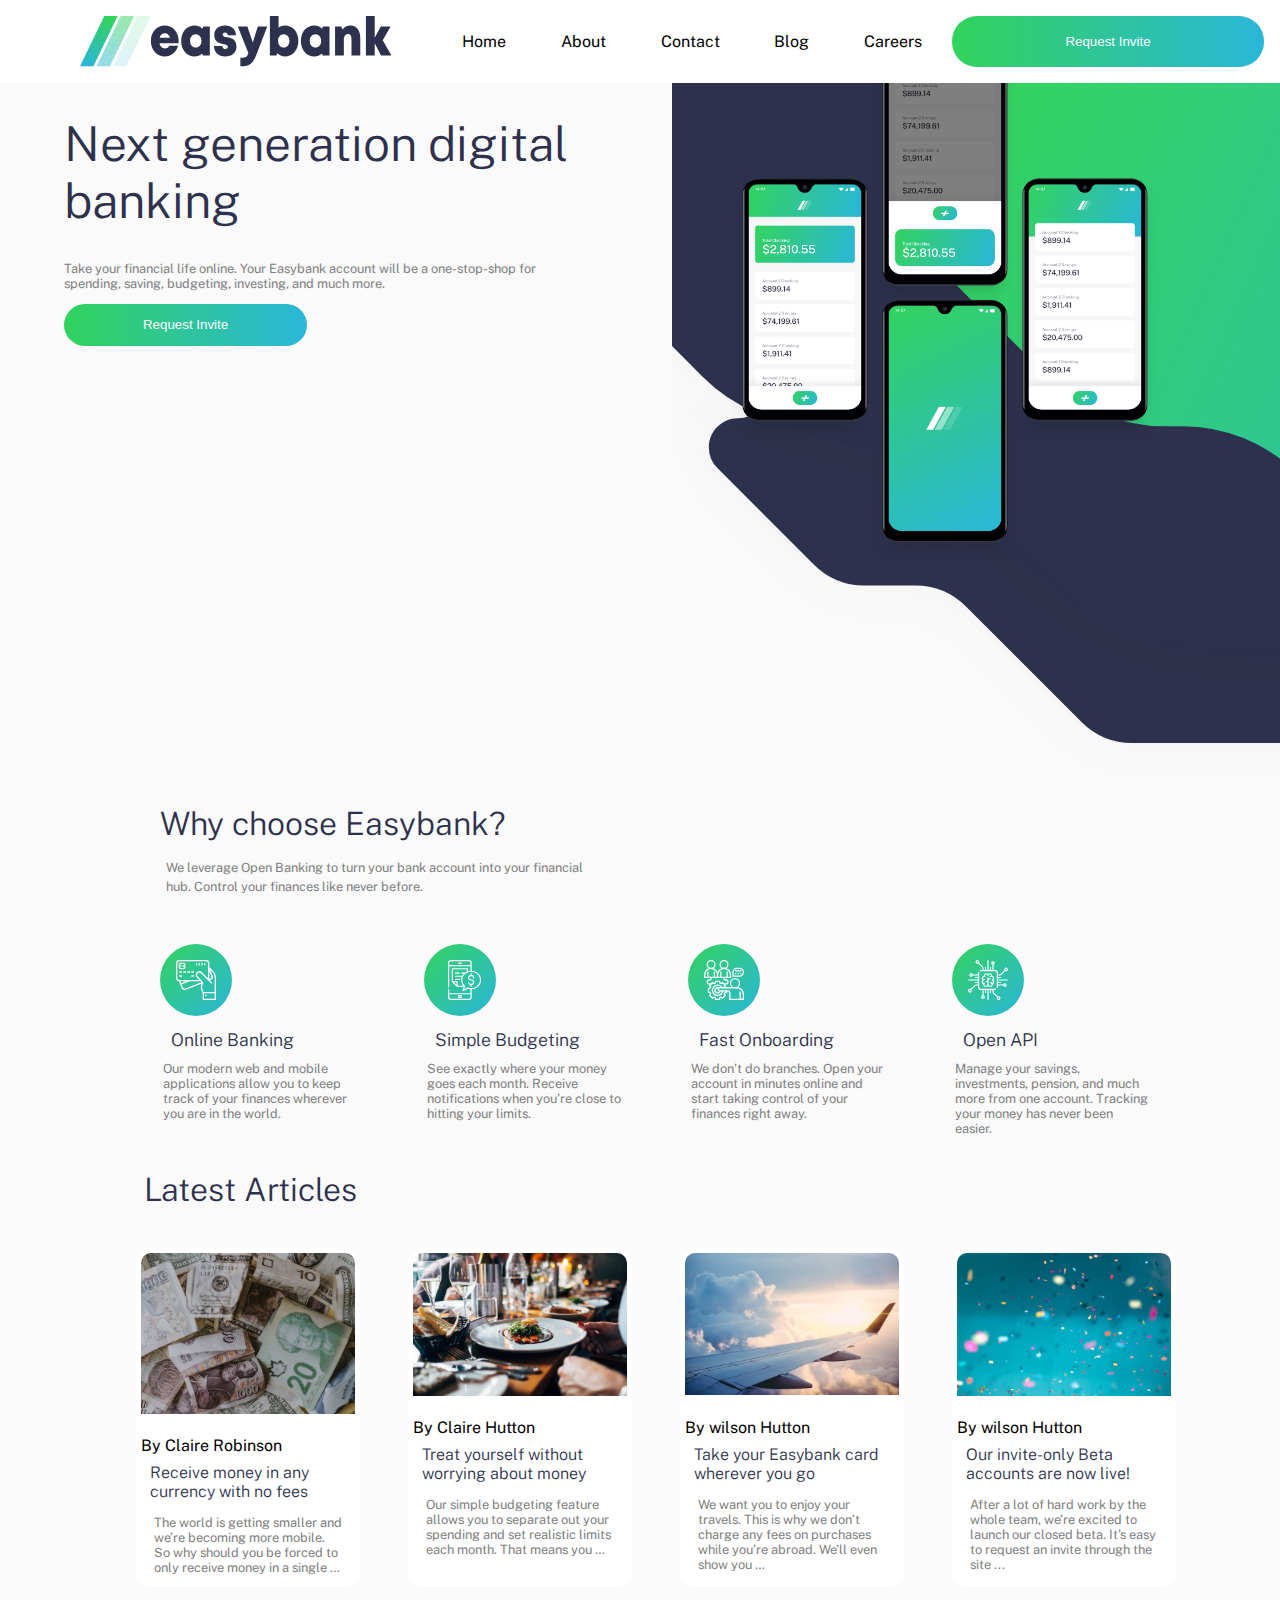
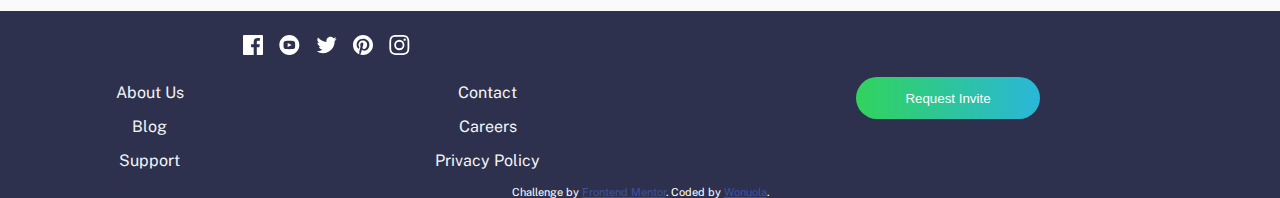
==== index.html @ a7224278 "mobile intro background" ====
<!DOCTYPE html>
<html lang="en">
<head>
  <meta charset="UTF-8">
  <meta name="viewport" content="width=device-width, initial-scale=1.0"> <!-- displays site properly based on user's device -->
  <link rel="preconnect" href="https://fonts.googleapis.com">
  <link rel="preconnect" href="https://fonts.gstatic.com" crossorigin>
  <link href="https://fonts.googleapis.com/css2?family=Public+Sans:wght@300;400;500;700&display=swap" rel="stylesheet">
  <link rel="stylesheet" href="style.css">
  <link rel="icon" type="image/png" sizes="32x32" href="./images/favicon-32x32.png">
  
  <title>Frontend Mentor | Easybank landing page</title>

  <!-- Feel free to remove these styles or customise in your own stylesheet 👍 -->
  <style>
    .attribution { font-size: 11px; text-align: center; }
    .attribution a { color: hsl(228, 45%, 44%); }
  </style>
</head>
<body>
<main>
  <div class="mobile-nav">
    <img src="./images/logo.svg" alt="logo">
    <img src="./images/icon-hamburger.svg" class="hamburger" alt="icon-hamburger">
   <div id="overlay">
    <div class="mobile-topnav">
      <img src="./images/logo.svg" alt="logo">
      <img src="./images/icon-close.svg" alt="icon-close" class="cancel">
    </div>
    <div class="nav-mobile">
      <ul class="nav-list" >
        <li>Home
        </li>
        <li>About Us</li>    
        <li>Contact</li>
          <li>Blog</li>
            <li>Careers</li>  
       </ul>
    </div>
   </div>
  </div>
  <div class="desktop-nav"> 
    <img src="./images/logo.svg" alt="logo" class="desktop-logo">
    <ul>
      <li>Home</li>
    <li>About</li>
    <li>Contact</li>
    <li>Blog</li>
    <li>Careers</li>
    
    </ul>
    <button>Request Invite</button>
  </div>
  
  
  <div class="first-container">
  <div class="img-bg">
  <img src="./images/bg-intro-mobile.svg" alt="bg-intro-mobile" class="mobile">
    <img src='./images/image-mockups.png' class="mockup" alt="mockup"> 
  </div>
     
  <div class="first-div">
    <h1>  Next generation digital banking
    </h1>
      <p>Take your financial life online. Your Easybank account will be a one-stop-shop 
        for spending, saving, budgeting, investing, and much more.</p>
    
    <button>  Request Invite
    </button>
  </div>
  </div>
  
  
  <div class="main-container">
    <div class="second-container">
      <div class="sec-intro">
        <h2>  Why choose Easybank?
        </h2>
          <p>
            We leverage Open Banking to turn your bank account into your financial hub. Control 
          your finances like never before.
          </p>
      </div>
      
      <div class="features-container">
        <div class="features">
          <img src="./images/icon-online.svg" alt="online">
          <h3>  Online Banking
         </h3>
        <p>Our modern web and mobile applications allow you to keep track of your finances 
          wherever you are in the world.</p>
        </div>
          
          <div class="features">
            <img src="./images/icon-budgeting.svg" alt="online">
            <h3>
              Simple Budgeting
            
            </h3> 
            <p>
              See exactly where your money goes each month. Receive notifications when you’re 
              close to hitting your limits.
            
            </p>
          </div>
        <div class="features">
        <img src="./images/icon-onboarding.svg" alt="online">
          <h3>    Fast Onboarding
          </h3>
           <p> We don’t do branches. Open your account in minutes online and start taking control 
            of your finances right away.
          </p>
        </div>
        <div class="features">
          <img src="./images/icon-api.svg" alt="online">
          <h3>    Open API
          </h3>
          <p>Manage your savings, investments, pension, and much more from one account. Tracking 
            your money has never been easier.</p>
        </div>
          
      </div>
    </div>
    <div class="articles"> 
      <h2>
        Latest Articles
      
      </h2>
      
      <div class="article-list">
        <div class="first article">
          <img src="./images/image-currency.jpg" alt="currency">
          <i>  By Claire Robinson
          </i>
          <h3>Receive money in any currency with no fees</h3>
          <p>The world is getting smaller and we’re becoming more mobile. So why should you be 
            forced to only receive money in a single …</p>
        </div>
        <div class="second article">
          <img src="./images/image-restaurant.jpg" alt="image-restaurant">
          <i>By Claire Hutton</i>
         <h3> Treat yourself without worrying about money</h3>
          <p>Our simple budgeting feature allows you to separate out your spending and set 
            realistic limits each month. That means you …</p>
        </div>
        
        <div class="third article">
          <img src="./images/image-plane.jpg" alt="image-plane">
          <i>By wilson Hutton</i>
          <h3>Take your Easybank card wherever you go</h3>
           <p> We want you to enjoy your travels. This is why we don’t charge any fees on purchases 
            while you’re abroad. We’ll even show you …</p>
        
        </div>
          <div class="fourth article">
            <img src="./images/image-confetti.jpg" alt="image-confetti">
            <i>By wilson Hutton</i>
          <h3>Our invite-only Beta accounts are now live!</h3>
          <p>After a lot of hard work by the whole team, we’re excited to launch our closed beta. 
          It’s easy to request an invite through the site ...</p>
          </div>
      </div>
      </div>
      
    </div>
    
  </div>
    <footer>
      
   <div class="footer">
    <ul class="icons">
      <li><img src="./images/icon-facebook.svg" alt="icon-facebook"></li>
      <li> <img src="./images/icon-youtube.svg" alt="icon-youtube"></li>
      <li> <img src="./images/icon-twitter.svg" alt="icon-twitter"></li>
      <li> <img src="./images/icon-pinterest.svg" alt="icon-pinterest"></li>
      <li> <img src="./images/icon-instagram.svg" alt="icon-instagram"></li>
     </ul>
   <ul class="footer-mobile">
  <li>
  About Us
  
  </li>    
  <li>Contact</li>
  <li>Blog</li>
    <li>Careers</li>
    <li>Support</li>
  <li></li>  
 
   </ul>
  <div class="copyright">
    <button>    Request Invite
    </button>  <br>
     <i> © Easybank. All Rights Reserved</i>
  </div>
   
   <ul class="footer-desktop">
  <li>    About Us
  </li>
    <li>Contact</li>
    <li>    Blog
    </li>
  <li>Careers</li>
  <li>    Support
  </li>
  <li>  Privacy Policy
  </li>  
   </ul>
   </div>
     <div class="button-footer">
      <button>Request Invite</button>
      <i class="copyright"> © Easybank. All Rights Reserved</i>
     </div>
    </footer>
    
    <div class="attribution">
      Challenge by <a href="https://www.frontendmentor.io?ref=challenge" target="_blank">Frontend Mentor</a>. 
      Coded by <a href="#">Wonuola</a>.
    </div>
</main>
</body>
<script src="index.js"></script>
</html>
---- style.css ----
*{
    box-sizing: border-box;
    
}
.desktop-nav, .nav-list, .bg-desktop, .footer-desktop{
display: none;
}
body{
    margin: 0;
    font-family: 'Public Sans';
    background-color:hsl(0, 0%, 98%);
}

.mobile-nav{
    margin: 0;
    padding: 1em;
    position: fixed;
    background-color: white;
    width: 100%;
    display: flex;
    justify-content: space-between;
}
.mobile-topnav{
    display: flex;
    justify-content: space-between;
    background-color: white;
    padding: 1em;
}
#overlay{
      /*overlay effect*/
      position: fixed;
      display: none;
      width: 100%;
      height: 100%;
      top: 0;
      left: 0;
      right: 0;
      bottom: 0;
      background-color: rgba(0,0,0,0.5);
      z-index: 2;
      cursor: pointer;
}
.nav-mobile{
    display: flex;
    align-items: center;
    flex-direction: column;
    justify-content: center;
    width: 95%;
    position: absolute;
    top: 60px;
  
  
}
.nav-list{
    padding: 0;
    border-radius: 10px;
    width: 90%;
    flex-direction: column;
    background-color: white;
}
.nav-list > li{
    padding: 1em;
    text-align: center;
}
.img-bg{
    position: relative;
    z-index: -1;
}
.mockup{
    position: absolute;
    top: -10px;
    left: 0;
    width: 100%;
    margin: 0;
    display: block;
}
button{
background-image: linear-gradient(to right, hsl(136, 65%, 51%), hsl(192, 70%, 51%));
padding: 1em;
border-radius: 25px;
border: none;
color: #fff;
    width: 65%;
    justify-content:center ;
}
.copyright{
    color: gray;
    padding-top: 1em;
}
/* .first-container{
  margin: 0 5em;
  margin-bottom: 5em;
 
} */
div > h1, p{
    text-align: center;
}
h1, h2, h3{
    font-size: 3em;
    font-weight: 300;
    color: hsl(233, 26%, 24%);
    
}


p{
    font-size: .8em;
}
h3{
    font-size: 1.1em;
}
h2{
    margin: .5em 0;
}
.first-div{
    display: flex;
   flex-direction: column;
}
button{
    /* width: 100px; */
    justify-content: center;
}
p{
    color: gray;
    padding: .5em;
    margin: 0;
}
.second-container 
{
   
    display: flex;
    flex-direction: column;
    justify-content: center;
}
.second-container > div{
    text-align: center;
    padding: 32px;
}
.second-container > h2{
   
    text-align: center;
}

.articles> h2{
text-align: center;

}
.articles> div > img{
width: 100%;
border-top-right-radius:25px ;
border-top-left-radius:25px ;
}
i{
    margin-top: 0.4em;
    font-style: normal;
}
.articles > div > i, p{
    padding: 0.5em 1em;
   text-align: left;

}
.article {
    background-color: white;
   border-radius: 15px;
    margin: 1.5em;
    padding: .3em;
}
.article > img{
    width: 100%;
}
h3{    
    margin: 0 0.6em;
    padding: .5em 0;
}
.features > p{
    padding: 0.2em;
color: gray;
}
footer{
    color: white;
background-color: hsl(233, 26%, 24%);
display: flex;
text-align: center;
flex-direction: column;
justify-content: center;
}
.footer > .icons{
    list-style: none;
    display: flex;
    flex-direction: row;
    width: 80%;
    padding-left:10em;
    justify-content: center;
    align-items: center;
}
.icons > li{
    padding: .5em;
    text-align: center;
}
.mobile{
    width: 100%;
}
.copyright > button{
    width: 25%;
}
.footer-mobile > li{
    margin: 1em 0;
}
/* .footer-mobile{
    margin: 0;
} */
footer > .footer-mobile > li{
    margin: 1.2em;
}
footer > .icons > li{
    margin: 1em;
}
li{
    list-style: none;
}
.button-footer{
    display: none;
}

@media screen and (min-width: 900px) {
    *{
        overflow-x: hidden;
    }
   .mobile-nav, .bg-mobile{
    display:none;
   }
    .desktop-nav{
        display: flex;
        position: relative;
        width: 100%;
        background-color: white;
        padding: 1em;
        justify-content: space-between;
    }
    .first-div, .img-bg{
        display: block;
        width: 50%;
       
    }
.first-div, .desktop-nav > img {
    margin-left: 4em;
}
    .mockup{
        width: 70%;
        position: absolute;
        top:-40px;
        left: 60px;
        z-index: 1;
    }
    .img-bg{
        background-image: url(./images/bg-intro-desktop.svg);
        background-size: 150%;
        background-position-x: 5%;
        background-position-y: 50%;
    }
    .copyright{
        display: none;
    }
    .first-div > p,
    h1{
       max-width: 85%;
        text-align: left;
    }
    .first-div > h1{
        text-align: left;
    }
    .first-div > button{
        text-align: center;
        width: 40%;
    }

    .first-div > p{
margin: 1em 0;
padding: 0;
    }
    .first-container{
        display: flex;
        flex-direction: row-reverse;
        width: 100%;
    }

    .desktop-nav > ul{
        width: 40%;
        display: flex;
        justify-content: space-between;
    }
    
    .desktop-nav >  button, .desktop-logo{
        width: 25%;
    }
    
    .features-container{
        display: flex;
        width: 100%;
        justify-content: space-around;
        padding: .1em;
        margin-top: 3em;
    }
    .sec-intro , .features-container{
        margin-left: 1em;
    }
    .sec-intro > p {
        width: 50%;
        line-height: 1.5em;
        padding: 0 3em;
    }
    .sec-intro > h2{
        font-size: 2em;
    }
    .second-container{
        /* background-color:  hsl(220, 16%, 96%); */
        z-index:-1;
      padding: 1em;
    }
    .second-container > div, h2{
text-align: left;
padding: 0 1em;

    }

    .features{
        width: 200px;
    }
    .articles > h2{
        text-align: left;
        font-size: 2em;
    }
    .article-list{
        display: flex;
    }
    .article-list > .article{
        width: 400px;
        display: flex;
        flex-direction: column;
      
    }
    .articles{
        margin-left:2em ;
    }
    .article > img{
        width: 100%;
        border-top-left-radius:10px;
        border-top-right-radius:10px;
    }
    .article > i{
        padding-top: 1em;
    }
    .footer-mobile{
        display: none;
    }
    footer{
        display: flex;
        flex-direction: row;
        justify-content: space-between;
    }
    .footer{
      
        grid-template-columns:auto auto;
        width: 50%;
        color: hsl(220, 16%, 96%);
        grid-gap: 20px;
    }
    .icons{
        display: flex;
        width:  100%;
        justify-content: space-between;
        text-align: left;
    }
    .footer-desktop{
        
        width: 100%;
        display: block;
        display: grid;
        grid-template-columns: auto auto;
     
        grid-row-gap: 15px;
        grid-column-gap: 100px;
    }
    .main-container{
    
        margin: 0em 5em;
    }
    .article > h3{
        font-size: 1em;
    }
    .attribution{
        background-color: hsl(233, 26%, 24%);
        color: white;
    }
    .button-footer{
        display: flex;
        justify-content: center;
        align-items: center;
        flex-direction: column;
        margin: 1.5em;
        width: 50%;
    }
    .button-footer > button{
        width: 30%;
    }

}
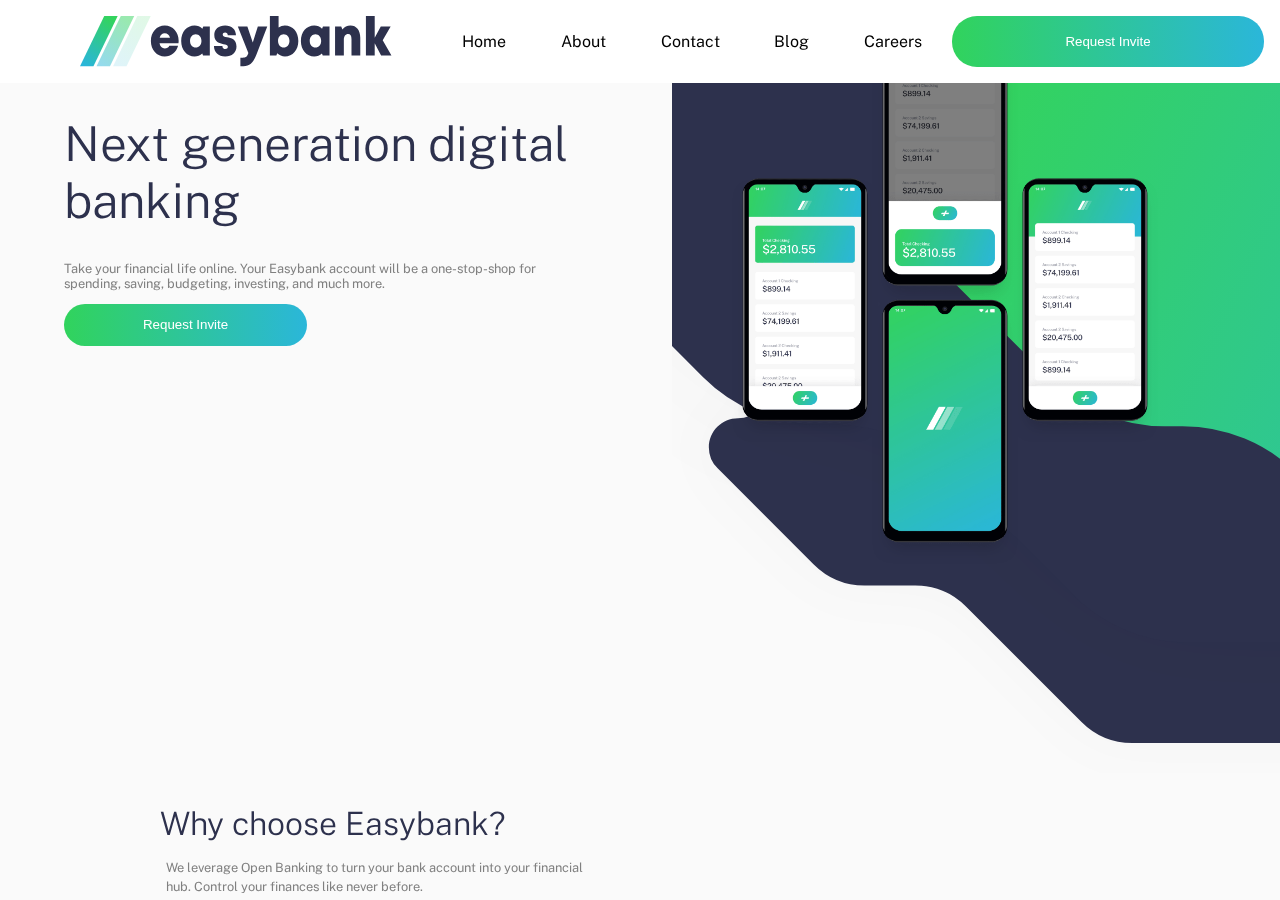
==== commit 365d4391: "footer update" ====
--- a/index.html
+++ b/index.html
@@ -189,7 +189,7 @@
    </ul>
   <div class="copyright">
     <button>    Request Invite
-    </button>  <br>
+    </button>  
      <i> © Easybank. All Rights Reserved</i>
   </div>
    
@@ -205,11 +205,12 @@
   <li>  Privacy Policy
   </li>  
    </ul>
+   <div class="button-footer">
+    <button>Request Invite</button>
+    <i class="copyright"> © Easybank. All Rights Reserved</i>
    </div>
-     <div class="button-footer">
-      <button>Request Invite</button>
-      <i class="copyright"> © Easybank. All Rights Reserved</i>
-     </div>
+   </div>
+  
     </footer>
     
     <div class="attribution">
--- a/style.css
+++ b/style.css
@@ -1,6 +1,10 @@
 *{
     box-sizing: border-box;
     
+}
+main{
+    height: 100vh;
+    width: 100vw;
 }
 .desktop-nav, .nav-list, .bg-desktop, .footer-desktop{
 display: none;
@@ -80,13 +84,10 @@
 border-radius: 25px;
 border: none;
 color: #fff;
-    width: 65%;
+    width: 35%;
     justify-content:center ;
 }
-.copyright{
-    color: gray;
-    padding-top: 1em;
-}
+
 /* .first-container{
   margin: 0 5em;
   margin-bottom: 5em;
@@ -116,10 +117,10 @@
     display: flex;
    flex-direction: column;
 }
-button{
-    /* width: 100px; */
-    justify-content: center;
-}
+.first-div > p{
+    text-align: center;
+}
+
 p{
     color: gray;
     padding: .5em;
@@ -145,11 +146,7 @@
 text-align: center;
 
 }
-.articles> div > img{
-width: 100%;
-border-top-right-radius:25px ;
-border-top-left-radius:25px ;
-}
+
 i{
     margin-top: 0.4em;
     font-style: normal;
@@ -167,6 +164,8 @@
 }
 .article > img{
     width: 100%;
+    border-top-left-radius: 12px;
+    border-top-right-radius: 12px;
 }
 h3{    
     margin: 0 0.6em;
@@ -177,49 +176,47 @@
 color: gray;
 }
 footer{
-    color: white;
-background-color: hsl(233, 26%, 24%);
-display: flex;
-text-align: center;
-flex-direction: column;
-justify-content: center;
-}
-.footer > .icons{
-    list-style: none;
-    display: flex;
-    flex-direction: row;
-    width: 80%;
-    padding-left:10em;
+    width: 100%;
+    background-color: hsl(233, 26%, 24%);
+}
+.footer-mobile, .icons{
+    text-align: center;
+    padding: 0;
+}
+.icons{
+    display: flex;
+    width: 100vw;
+    justify-content: center;
+   
+}
+.icons > li{
+    margin: .5em;
+}
+.button-footer{
+    display: none;
+}
+.mobile{
+    width: 100%;
+
+}
+.copyright{
+    display: flex;
+    width: 100vw;
+    flex-direction: column;
     justify-content: center;
     align-items: center;
 }
-.icons > li{
-    padding: .5em;
-    text-align: center;
-}
-.mobile{
-    width: 100%;
-}
-.copyright > button{
-    width: 25%;
-}
-.footer-mobile > li{
-    margin: 1em 0;
-}
-/* .footer-mobile{
-    margin: 0;
-} */
-footer > .footer-mobile > li{
-    margin: 1.2em;
-}
-footer > .icons > li{
-    margin: 1em;
-}
+
+.copyright > i{
+    margin: 1.5em 0;
+    color: gray;
+}
+
 li{
     list-style: none;
 }
-.button-footer{
-    display: none;
+.attribution{
+    background-color: hsl(233, 26%, 24%);
 }
 
 @media screen and (min-width: 900px) {
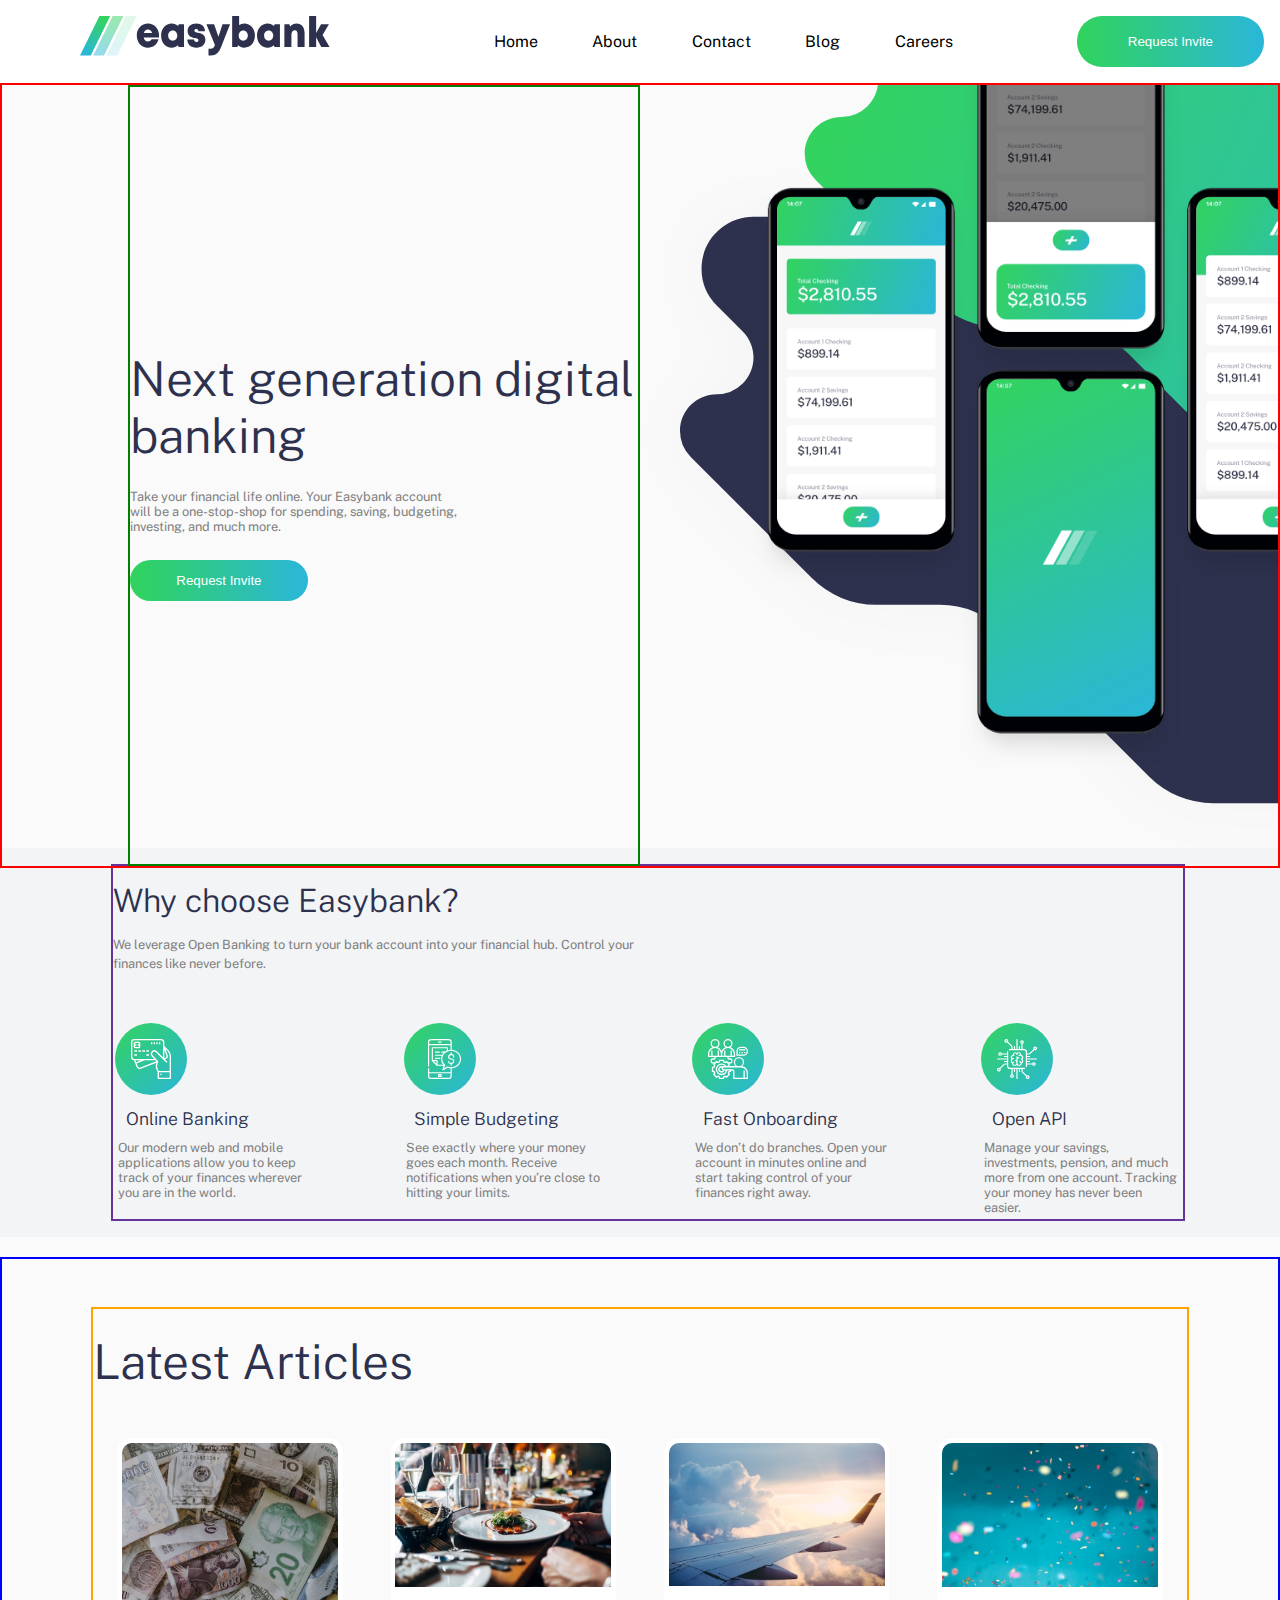
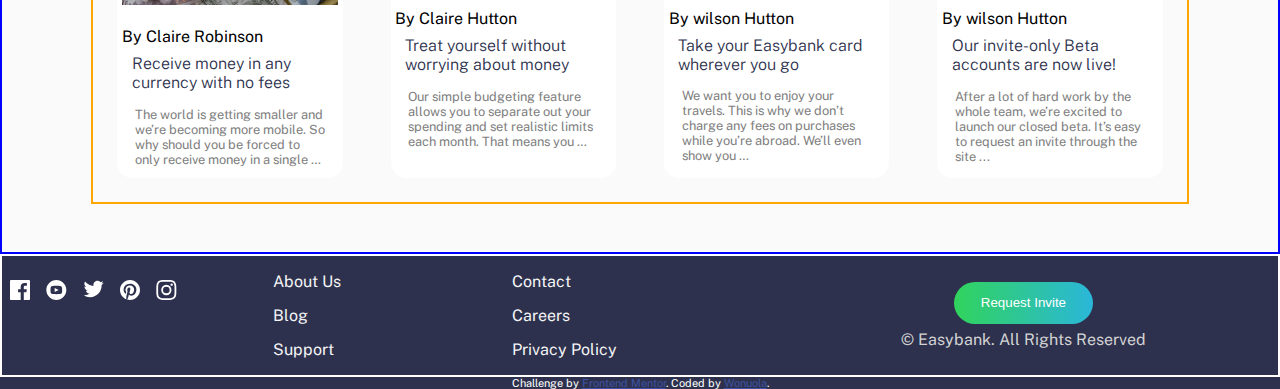
==== commit 6612d01e: "made major updates on by adding sections adjusting footer, article section and first-container" ====
--- a/index.html
+++ b/index.html
@@ -19,155 +19,160 @@
 </head>
 <body>
 <main>
-  <div class="mobile-nav">
-    <img src="./images/logo.svg" alt="logo">
-    <img src="./images/icon-hamburger.svg" class="hamburger" alt="icon-hamburger">
-   <div id="overlay">
-    <div class="mobile-topnav">
+  <nav>
+    <div class="mobile-nav">
       <img src="./images/logo.svg" alt="logo">
-      <img src="./images/icon-close.svg" alt="icon-close" class="cancel">
-    </div>
-    <div class="nav-mobile">
-      <ul class="nav-list" >
-        <li>Home
-        </li>
-        <li>About Us</li>    
-        <li>Contact</li>
-          <li>Blog</li>
-            <li>Careers</li>  
-       </ul>
-    </div>
-   </div>
-  </div>
-  <div class="desktop-nav"> 
-    <img src="./images/logo.svg" alt="logo" class="desktop-logo">
-    <ul>
-      <li>Home</li>
-    <li>About</li>
-    <li>Contact</li>
-    <li>Blog</li>
-    <li>Careers</li>
+      <img src="./images/icon-hamburger.svg" class="hamburger" alt="icon-hamburger">
+     <div id="overlay">
+      <div class="mobile-topnav">
+        <img src="./images/logo.svg" alt="logo">
+        <img src="./images/icon-close.svg" alt="icon-close" class="cancel">
+      </div>
+      <div class="nav-mobile">
+        <ul class="nav-list" >
+          <li>Home
+          </li>
+          <li>About Us</li>    
+          <li>Contact</li>
+            <li>Blog</li>
+              <li>Careers</li>  
+         </ul>
+      </div>
+     </div>
+    </div>
+    <div class="desktop-nav"> 
+      <img src="./images/logo.svg" alt="logo" class="desktop-logo">
+      <ul>
+        <li>Home</li>
+      <li>About</li>
+      <li>Contact</li>
+      <li>Blog</li>
+      <li>Careers</li>
+      
+      </ul>
+      <button>Request Invite</button>
+    </div>
+  </nav>
+
+
+    <div class="first-container">
+      <div class="img-bg">
+      <img src="./images/bg-intro-mobile.svg" alt="bg-intro-mobile" class="mobile">
+        <img src='./images/image-mockups.png' class="mockup" alt="mockup"> 
+      </div>
+         
+      <div class="first-div">
+        <h1>  Next generation digital banking
+        </h1>
+          <p>Take your financial life online. Your Easybank account will be a one-stop-shop 
+            for spending, saving, budgeting, investing, and much more.</p>
+        
+        <button>  Request Invite
+        </button>
+      </div>
+  
+    </div>
+
+
+  
+    <div class="second-container">
+      <div class="contain">
+        <div class="sec-intro">
+          <h2>  Why choose Easybank?
+          </h2>
+            <p>
+              We leverage Open Banking to turn your bank account into your financial hub. Control 
+            your finances like never before.
+            </p>
+        </div>
+        
+        <div class="features-container">
+          <div class="features">
+            <img src="./images/icon-online.svg" alt="online">
+            <h3>  Online Banking
+           </h3>
+          <p>Our modern web and mobile applications allow you to keep track of your finances 
+            wherever you are in the world.</p>
+          </div>
+            
+            <div class="features">
+              <img src="./images/icon-budgeting.svg" alt="online">
+              <h3>
+                Simple Budgeting
+              
+              </h3> 
+              <p>
+                See exactly where your money goes each month. Receive notifications when you’re 
+                close to hitting your limits.
+              
+              </p>
+            </div>
+          <div class="features">
+          <img src="./images/icon-onboarding.svg" alt="online">
+            <h3>    Fast Onboarding
+            </h3>
+             <p> We don’t do branches. Open your account in minutes online and start taking control 
+              of your finances right away.
+            </p>
+          </div>
+          <div class="features">
+            <img src="./images/icon-api.svg" alt="online">
+            <h3>    Open API
+            </h3>
+            <p>Manage your savings, investments, pension, and much more from one account. Tracking 
+              your money has never been easier.</p>
+          </div>
+            
+        </div>
+      </div>
+    </div>
+   
+    <section class="articles">
+      <div class="featured"> 
+        <h2>
+          Latest Articles
+        
+        </h2>
+        
+        <div class="article-list">
+          <div class="first article">
+            <img src="./images/image-currency.jpg" alt="currency">
+            <i>  By Claire Robinson
+            </i>
+            <h3>Receive money in any currency with no fees</h3>
+            <p>The world is getting smaller and we’re becoming more mobile. So why should you be 
+              forced to only receive money in a single …</p>
+          </div>
+          <div class="second article">
+            <img src="./images/image-restaurant.jpg" alt="image-restaurant">
+            <i>By Claire Hutton</i>
+           <h3> Treat yourself without worrying about money</h3>
+            <p>Our simple budgeting feature allows you to separate out your spending and set 
+              realistic limits each month. That means you …</p>
+          </div>
+          
+          <div class="third article">
+            <img src="./images/image-plane.jpg" alt="image-plane">
+            <i>By wilson Hutton</i>
+            <h3>Take your Easybank card wherever you go</h3>
+             <p> We want you to enjoy your travels. This is why we don’t charge any fees on purchases 
+              while you’re abroad. We’ll even show you …</p>
+          
+          </div>
+            <div class="fourth article">
+              <img src="./images/image-confetti.jpg" alt="image-confetti">
+              <i>By wilson Hutton</i>
+            <h3>Our invite-only Beta accounts are now live!</h3>
+            <p>After a lot of hard work by the whole team, we’re excited to launch our closed beta. 
+            It’s easy to request an invite through the site ...</p>
+            </div>
+        </div>
+        </div>
+    </section>
     
-    </ul>
-    <button>Request Invite</button>
-  </div>
-  
-  
-  <div class="first-container">
-  <div class="img-bg">
-  <img src="./images/bg-intro-mobile.svg" alt="bg-intro-mobile" class="mobile">
-    <img src='./images/image-mockups.png' class="mockup" alt="mockup"> 
-  </div>
-     
-  <div class="first-div">
-    <h1>  Next generation digital banking
-    </h1>
-      <p>Take your financial life online. Your Easybank account will be a one-stop-shop 
-        for spending, saving, budgeting, investing, and much more.</p>
-    
-    <button>  Request Invite
-    </button>
-  </div>
-  </div>
-  
-  
-  <div class="main-container">
-    <div class="second-container">
-      <div class="sec-intro">
-        <h2>  Why choose Easybank?
-        </h2>
-          <p>
-            We leverage Open Banking to turn your bank account into your financial hub. Control 
-          your finances like never before.
-          </p>
-      </div>
-      
-      <div class="features-container">
-        <div class="features">
-          <img src="./images/icon-online.svg" alt="online">
-          <h3>  Online Banking
-         </h3>
-        <p>Our modern web and mobile applications allow you to keep track of your finances 
-          wherever you are in the world.</p>
-        </div>
-          
-          <div class="features">
-            <img src="./images/icon-budgeting.svg" alt="online">
-            <h3>
-              Simple Budgeting
-            
-            </h3> 
-            <p>
-              See exactly where your money goes each month. Receive notifications when you’re 
-              close to hitting your limits.
-            
-            </p>
-          </div>
-        <div class="features">
-        <img src="./images/icon-onboarding.svg" alt="online">
-          <h3>    Fast Onboarding
-          </h3>
-           <p> We don’t do branches. Open your account in minutes online and start taking control 
-            of your finances right away.
-          </p>
-        </div>
-        <div class="features">
-          <img src="./images/icon-api.svg" alt="online">
-          <h3>    Open API
-          </h3>
-          <p>Manage your savings, investments, pension, and much more from one account. Tracking 
-            your money has never been easier.</p>
-        </div>
-          
-      </div>
-    </div>
-    <div class="articles"> 
-      <h2>
-        Latest Articles
-      
-      </h2>
-      
-      <div class="article-list">
-        <div class="first article">
-          <img src="./images/image-currency.jpg" alt="currency">
-          <i>  By Claire Robinson
-          </i>
-          <h3>Receive money in any currency with no fees</h3>
-          <p>The world is getting smaller and we’re becoming more mobile. So why should you be 
-            forced to only receive money in a single …</p>
-        </div>
-        <div class="second article">
-          <img src="./images/image-restaurant.jpg" alt="image-restaurant">
-          <i>By Claire Hutton</i>
-         <h3> Treat yourself without worrying about money</h3>
-          <p>Our simple budgeting feature allows you to separate out your spending and set 
-            realistic limits each month. That means you …</p>
-        </div>
-        
-        <div class="third article">
-          <img src="./images/image-plane.jpg" alt="image-plane">
-          <i>By wilson Hutton</i>
-          <h3>Take your Easybank card wherever you go</h3>
-           <p> We want you to enjoy your travels. This is why we don’t charge any fees on purchases 
-            while you’re abroad. We’ll even show you …</p>
-        
-        </div>
-          <div class="fourth article">
-            <img src="./images/image-confetti.jpg" alt="image-confetti">
-            <i>By wilson Hutton</i>
-          <h3>Our invite-only Beta accounts are now live!</h3>
-          <p>After a lot of hard work by the whole team, we’re excited to launch our closed beta. 
-          It’s easy to request an invite through the site ...</p>
-          </div>
-      </div>
-      </div>
-      
-    </div>
-    
-  </div>
     <footer>
       
-   <div class="footer">
+   <div class="footer-contents">
     <ul class="icons">
       <li><img src="./images/icon-facebook.svg" alt="icon-facebook"></li>
       <li> <img src="./images/icon-youtube.svg" alt="icon-youtube"></li>
@@ -207,7 +212,7 @@
    </ul>
    <div class="button-footer">
     <button>Request Invite</button>
-    <i class="copyright"> © Easybank. All Rights Reserved</i>
+    <i class="c"> © Easybank. All Rights Reserved</i>
    </div>
    </div>
   
--- a/style.css
+++ b/style.css
@@ -2,10 +2,7 @@
     box-sizing: border-box;
     
 }
-main{
-    height: 100vh;
-    width: 100vw;
-}
+
 .desktop-nav, .nav-list, .bg-desktop, .footer-desktop{
 display: none;
 }
@@ -14,6 +11,9 @@
     font-family: 'Public Sans';
     background-color:hsl(0, 0%, 98%);
 }
+
+
+
 
 .mobile-nav{
     margin: 0;
@@ -223,7 +223,7 @@
     *{
         overflow-x: hidden;
     }
-   .mobile-nav, .bg-mobile{
+   .mobile-nav, .bg-mobile, .mobile, .copyright{
     display:none;
    }
     .desktop-nav{
@@ -234,52 +234,51 @@
         padding: 1em;
         justify-content: space-between;
     }
-    .first-div, .img-bg{
+     .img-bg{
         display: block;
         width: 50%;
        
     }
-.first-div, .desktop-nav > img {
+ .desktop-nav > img {
     margin-left: 4em;
 }
     .mockup{
-        width: 70%;
-        position: absolute;
-        top:-40px;
-        left: 60px;
+        width: 100%;
+   position: relative;
+       top: -100px;
+       left: 112px;
         z-index: 1;
     }
+    .first-container{
+        display: flex;
+        flex-direction: row-reverse;
+       border: 2px solid red;
+       width: 100vw;
+     }
     .img-bg{
         background-image: url(./images/bg-intro-desktop.svg);
-        background-size: 150%;
+        background-size: 180%;
         background-position-x: 5%;
-        background-position-y: 50%;
-    }
-    .copyright{
-        display: none;
-    }
-    .first-div > p,
-    h1{
-       max-width: 85%;
+        background-position-y: 95%;
+    }
+    .first-div{
+        border: 2px solid green;
+        display: flex;
+        justify-content: center;
+width: 40vw;
+        /* align-items: center; */
+    }
+   
+    .first-div > p{
+       max-width: 65%;
         text-align: left;
-    }
-    .first-div > h1{
-        text-align: left;
-    }
-    .first-div > button{
-        text-align: center;
-        width: 40%;
-    }
-
-    .first-div > p{
-margin: 1em 0;
-padding: 0;
-    }
-    .first-container{
-        display: flex;
-        flex-direction: row-reverse;
-        width: 100%;
-    }
+        padding: 2em 0em;
+    }
+.first-div > h1{
+    text-align: left;
+    margin: 0;
+}
+ 
 
     .desktop-nav > ul{
         width: 40%;
@@ -287,41 +286,66 @@
         justify-content: space-between;
     }
     
-    .desktop-nav >  button, .desktop-logo{
-        width: 25%;
+    .desktop-nav >  button{
+        width: 15%;
+    }
+
+    .desktop-logo{
+        width: 250px;
+        height: 40px;
     }
     
     .features-container{
         display: flex;
         width: 100%;
-        justify-content: space-around;
+        justify-content: space-between;
         padding: .1em;
         margin-top: 3em;
     }
-    .sec-intro , .features-container{
+    .contain{
+        border: 2px solid rebeccapurple;
         margin-left: 1em;
+        width: 86%;
+        padding: 0;
+    }
+    .second-container > div{
+        padding: 0;
     }
     .sec-intro > p {
         width: 50%;
         line-height: 1.5em;
-        padding: 0 3em;
+        padding: 0;
+    
     }
     .sec-intro > h2{
         font-size: 2em;
-    }
+        padding: 0;
+    }
+
     .second-container{
-        /* background-color:  hsl(220, 16%, 96%); */
+        display: flex;
+        align-items: center;
+        justify-content: center;
+        background-color:  hsl(220, 16%, 96%);
         z-index:-1;
+        position: relative;
+        top: -20px;
       padding: 1em;
+      width: 100%;
     }
     .second-container > div, h2{
 text-align: left;
-padding: 0 1em;
+
 
     }
 
     .features{
         width: 200px;
+    }
+    .featured{
+        border: 2px solid orange;
+        width: 86%;
+        margin: 3em;
     }
     .articles > h2{
         text-align: left;
@@ -337,7 +361,10 @@
       
     }
     .articles{
-        margin-left:2em ;
+        display: flex;
+        justify-content: center;
+        align-items: center;
+       border: 2px solid blue;
     }
     .article > img{
         width: 100%;
@@ -350,23 +377,24 @@
     .footer-mobile{
         display: none;
     }
-    footer{
+    .footer-contents{
+        width: 100vw;
+        border: 2px solid white;
         display: flex;
         flex-direction: row;
         justify-content: space-between;
     }
-    .footer{
+    footer{
       
         grid-template-columns:auto auto;
-        width: 50%;
+        
         color: hsl(220, 16%, 96%);
         grid-gap: 20px;
     }
     .icons{
         display: flex;
-        width:  100%;
-        justify-content: space-between;
-        text-align: left;
+        width:  45%;
+        justify-content: flex-start;
     }
     .footer-desktop{
         
@@ -374,9 +402,9 @@
         display: block;
         display: grid;
         grid-template-columns: auto auto;
-     
+        grid-column-gap:20px ;
         grid-row-gap: 15px;
-        grid-column-gap: 100px;
+        
     }
     .main-container{
     
@@ -395,11 +423,13 @@
         align-items: center;
         flex-direction: column;
         margin: 1.5em;
-        width: 50%;
+        width: 90%;
+        color: lightgray;
     }
     .button-footer > button{
         width: 30%;
     }
 
-}
-
+
+}
+
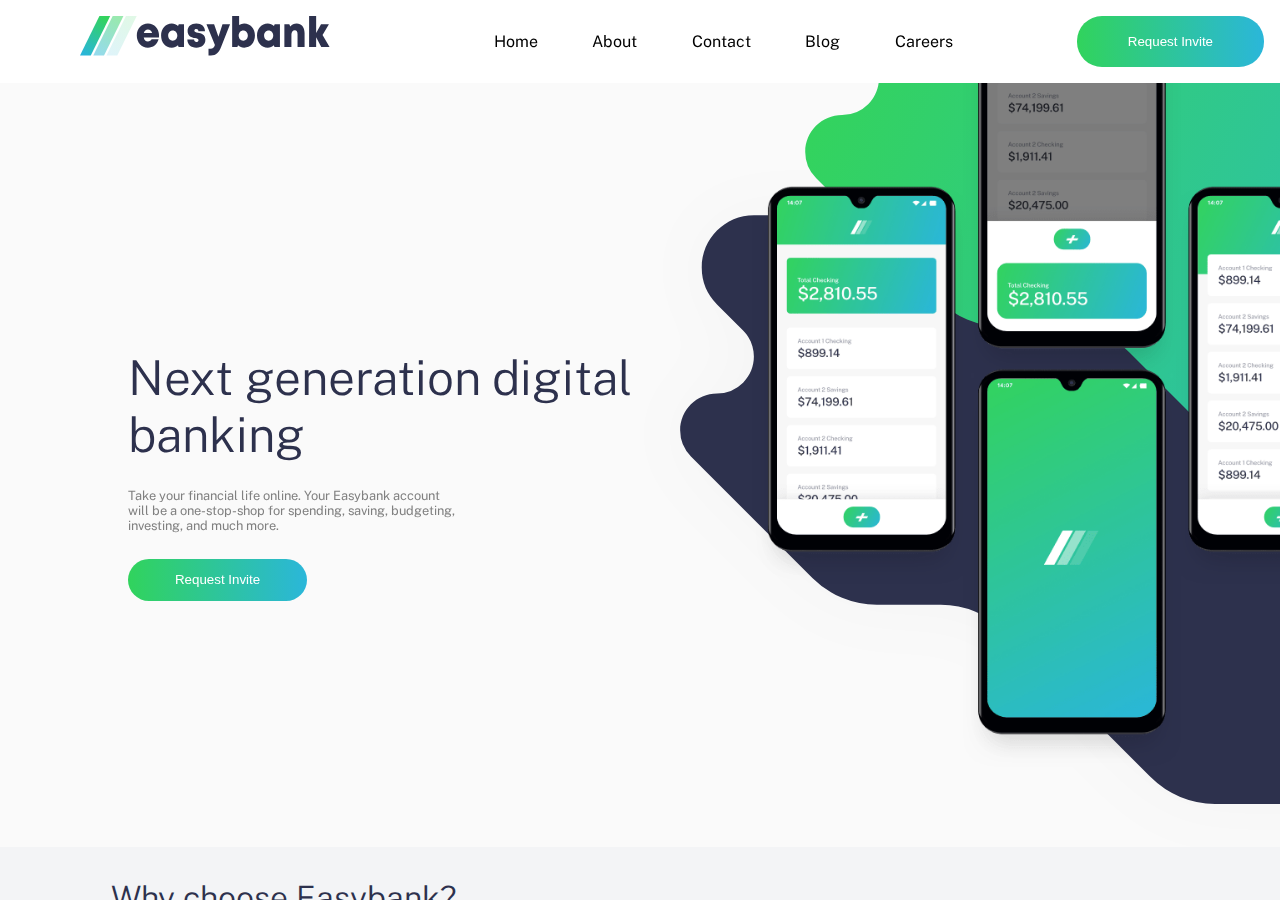
==== commit a363de02: "removed border and comments" ====
--- a/index.html
+++ b/index.html
@@ -1,228 +1,246 @@
 <!DOCTYPE html>
 <html lang="en">
-<head>
-  <meta charset="UTF-8">
-  <meta name="viewport" content="width=device-width, initial-scale=1.0"> <!-- displays site properly based on user's device -->
-  <link rel="preconnect" href="https://fonts.googleapis.com">
-  <link rel="preconnect" href="https://fonts.gstatic.com" crossorigin>
-  <link href="https://fonts.googleapis.com/css2?family=Public+Sans:wght@300;400;500;700&display=swap" rel="stylesheet">
-  <link rel="stylesheet" href="style.css">
-  <link rel="icon" type="image/png" sizes="32x32" href="./images/favicon-32x32.png">
-  
-  <title>Frontend Mentor | Easybank landing page</title>
-
-  <!-- Feel free to remove these styles or customise in your own stylesheet 👍 -->
-  <style>
-    .attribution { font-size: 11px; text-align: center; }
-    .attribution a { color: hsl(228, 45%, 44%); }
-  </style>
-</head>
-<body>
-<main>
-  <nav>
-    <div class="mobile-nav">
-      <img src="./images/logo.svg" alt="logo">
-      <img src="./images/icon-hamburger.svg" class="hamburger" alt="icon-hamburger">
-     <div id="overlay">
-      <div class="mobile-topnav">
-        <img src="./images/logo.svg" alt="logo">
-        <img src="./images/icon-close.svg" alt="icon-close" class="cancel">
+  <head>
+    <meta charset="UTF-8" />
+    <meta name="viewport" content="width=device-width, initial-scale=1.0" />
+    <!-- displays site properly based on user's device -->
+    <link rel="preconnect" href="https://fonts.googleapis.com" />
+    <link rel="preconnect" href="https://fonts.gstatic.com" crossorigin />
+    <link
+      href="https://fonts.googleapis.com/css2?family=Public+Sans:wght@300;400;500;700&display=swap"
+      rel="stylesheet"
+    />
+    <link rel="stylesheet" href="style.css" />
+    <link
+      rel="icon"
+      type="image/png"
+      sizes="32x32"
+      href="./images/favicon-32x32.png"
+    />
+
+    <title>Frontend Mentor | Easybank landing page</title>
+
+    <!-- Feel free to remove these styles or customise in your own stylesheet 👍 -->
+    <style>
+      .attribution {
+        font-size: 11px;
+        text-align: center;
+      }
+      .attribution a {
+        color: hsl(228, 45%, 44%);
+      }
+    </style>
+  </head>
+  <body>
+    <main>
+      <nav>
+        <div class="mobile-nav">
+          <img src="./images/logo.svg" alt="logo" />
+          <img
+            src="./images/icon-hamburger.svg"
+            class="hamburger"
+            alt="icon-hamburger"
+          />
+          <div id="overlay">
+            <div class="mobile-topnav">
+              <img src="./images/logo.svg" alt="logo" />
+              <img
+                src="./images/icon-close.svg"
+                alt="icon-close"
+                class="cancel"
+              />
+            </div>
+            <div class="nav-mobile">
+              <ul class="nav-list">
+                <li>Home</li>
+                <li>About Us</li>
+                <li>Contact</li>
+                <li>Blog</li>
+                <li>Careers</li>
+              </ul>
+            </div>
+          </div>
+        </div>
+        <div class="desktop-nav">
+          <img src="./images/logo.svg" alt="logo" class="desktop-logo" />
+          <ul>
+            <li>Home</li>
+            <li>About</li>
+            <li>Contact</li>
+            <li>Blog</li>
+            <li>Careers</li>
+          </ul>
+          <button>Request Invite</button>
+        </div>
+      </nav>
+
+      <div class="first-container">
+        <div class="img-bg">
+          <img
+            src="./images/bg-intro-mobile.svg"
+            alt="bg-intro-mobile"
+            class="mobile"
+          />
+          <img src="./images/image-mockups.png" class="mockup" alt="mockup" />
+        </div>
+
+        <div class="first-div">
+          <h1>Next generation digital banking</h1>
+          <p>
+            Take your financial life online. Your Easybank account will be a
+            one-stop-shop for spending, saving, budgeting, investing, and much
+            more.
+          </p>
+
+          <button>Request Invite</button>
+        </div>
       </div>
-      <div class="nav-mobile">
-        <ul class="nav-list" >
-          <li>Home
-          </li>
-          <li>About Us</li>    
-          <li>Contact</li>
+
+      <div class="second-container">
+        <div class="contain">
+          <div class="sec-intro">
+            <h2>Why choose Easybank?</h2>
+            <p>
+              We leverage Open Banking to turn your bank account into your
+              financial hub. Control your finances like never before.
+            </p>
+          </div>
+
+          <div class="features-container">
+            <div class="features">
+              <img src="./images/icon-online.svg" alt="online" />
+              <h3>Online Banking</h3>
+              <p>
+                Our modern web and mobile applications allow you to keep track
+                of your finances wherever you are in the world.
+              </p>
+            </div>
+
+            <div class="features">
+              <img src="./images/icon-budgeting.svg" alt="online" />
+              <h3>Simple Budgeting</h3>
+              <p>
+                See exactly where your money goes each month. Receive
+                notifications when you’re close to hitting your limits.
+              </p>
+            </div>
+            <div class="features">
+              <img src="./images/icon-onboarding.svg" alt="online" />
+              <h3>Fast Onboarding</h3>
+              <p>
+                We don’t do branches. Open your account in minutes online and
+                start taking control of your finances right away.
+              </p>
+            </div>
+            <div class="features">
+              <img src="./images/icon-api.svg" alt="online" />
+              <h3>Open API</h3>
+              <p>
+                Manage your savings, investments, pension, and much more from
+                one account. Tracking your money has never been easier.
+              </p>
+            </div>
+          </div>
+        </div>
+      </div>
+
+      <section class="articles">
+        <div class="featured">
+          <h2>Latest Articles</h2>
+
+          <div class="article-list">
+            <div class="first article">
+              <img src="./images/image-currency.jpg" alt="currency" />
+              <i> By Claire Robinson </i>
+              <h3>Receive money in any currency with no fees</h3>
+              <p>
+                The world is getting smaller and we’re becoming more mobile. So
+                why should you be forced to only receive money in a single …
+              </p>
+            </div>
+            <div class="second article">
+              <img src="./images/image-restaurant.jpg" alt="image-restaurant" />
+              <i>By Claire Hutton</i>
+              <h3>Treat yourself without worrying about money</h3>
+              <p>
+                Our simple budgeting feature allows you to separate out your
+                spending and set realistic limits each month. That means you …
+              </p>
+            </div>
+
+            <div class="third article">
+              <img src="./images/image-plane.jpg" alt="image-plane" />
+              <i>By wilson Hutton</i>
+              <h3>Take your Easybank card wherever you go</h3>
+              <p>
+                We want you to enjoy your travels. This is why we don’t charge
+                any fees on purchases while you’re abroad. We’ll even show you …
+              </p>
+            </div>
+            <div class="fourth article">
+              <img src="./images/image-confetti.jpg" alt="image-confetti" />
+              <i>By wilson Hutton</i>
+              <h3>Our invite-only Beta accounts are now live!</h3>
+              <p>
+                After a lot of hard work by the whole team, we’re excited to
+                launch our closed beta. It’s easy to request an invite through
+                the site ...
+              </p>
+            </div>
+          </div>
+        </div>
+      </section>
+
+      <footer>
+        <div class="footer-contents">
+          <ul class="icons">
+            <li>
+              <img src="./images/icon-facebook.svg" alt="icon-facebook" />
+            </li>
+            <li><img src="./images/icon-youtube.svg" alt="icon-youtube" /></li>
+            <li><img src="./images/icon-twitter.svg" alt="icon-twitter" /></li>
+            <li>
+              <img src="./images/icon-pinterest.svg" alt="icon-pinterest" />
+            </li>
+            <li>
+              <img src="./images/icon-instagram.svg" alt="icon-instagram" />
+            </li>
+          </ul>
+          <ul class="footer-mobile">
+            <li>About Us</li>
+            <li>Contact</li>
             <li>Blog</li>
-              <li>Careers</li>  
-         </ul>
+            <li>Careers</li>
+            <li>Support</li>
+            <li></li>
+          </ul>
+          <div class="copyright">
+            <button>Request Invite</button>
+            <i> © Easybank. All Rights Reserved</i>
+          </div>
+
+          <ul class="footer-desktop">
+            <li>About Us</li>
+            <li>Contact</li>
+            <li>Blog</li>
+            <li>Careers</li>
+            <li>Support</li>
+            <li>Privacy Policy</li>
+          </ul>
+          <div class="button-footer">
+            <button>Request Invite</button>
+            <i class="c"> © Easybank. All Rights Reserved</i>
+          </div>
+        </div>
+      </footer>
+
+      <div class="attribution">
+        Challenge by
+        <a href="https://www.frontendmentor.io?ref=challenge" target="_blank"
+          >Frontend Mentor</a
+        >. Coded by <a href="#">Wonuola</a>.
       </div>
-     </div>
-    </div>
-    <div class="desktop-nav"> 
-      <img src="./images/logo.svg" alt="logo" class="desktop-logo">
-      <ul>
-        <li>Home</li>
-      <li>About</li>
-      <li>Contact</li>
-      <li>Blog</li>
-      <li>Careers</li>
-      
-      </ul>
-      <button>Request Invite</button>
-    </div>
-  </nav>
-
-
-    <div class="first-container">
-      <div class="img-bg">
-      <img src="./images/bg-intro-mobile.svg" alt="bg-intro-mobile" class="mobile">
-        <img src='./images/image-mockups.png' class="mockup" alt="mockup"> 
-      </div>
-         
-      <div class="first-div">
-        <h1>  Next generation digital banking
-        </h1>
-          <p>Take your financial life online. Your Easybank account will be a one-stop-shop 
-            for spending, saving, budgeting, investing, and much more.</p>
-        
-        <button>  Request Invite
-        </button>
-      </div>
-  
-    </div>
-
-
-  
-    <div class="second-container">
-      <div class="contain">
-        <div class="sec-intro">
-          <h2>  Why choose Easybank?
-          </h2>
-            <p>
-              We leverage Open Banking to turn your bank account into your financial hub. Control 
-            your finances like never before.
-            </p>
-        </div>
-        
-        <div class="features-container">
-          <div class="features">
-            <img src="./images/icon-online.svg" alt="online">
-            <h3>  Online Banking
-           </h3>
-          <p>Our modern web and mobile applications allow you to keep track of your finances 
-            wherever you are in the world.</p>
-          </div>
-            
-            <div class="features">
-              <img src="./images/icon-budgeting.svg" alt="online">
-              <h3>
-                Simple Budgeting
-              
-              </h3> 
-              <p>
-                See exactly where your money goes each month. Receive notifications when you’re 
-                close to hitting your limits.
-              
-              </p>
-            </div>
-          <div class="features">
-          <img src="./images/icon-onboarding.svg" alt="online">
-            <h3>    Fast Onboarding
-            </h3>
-             <p> We don’t do branches. Open your account in minutes online and start taking control 
-              of your finances right away.
-            </p>
-          </div>
-          <div class="features">
-            <img src="./images/icon-api.svg" alt="online">
-            <h3>    Open API
-            </h3>
-            <p>Manage your savings, investments, pension, and much more from one account. Tracking 
-              your money has never been easier.</p>
-          </div>
-            
-        </div>
-      </div>
-    </div>
-   
-    <section class="articles">
-      <div class="featured"> 
-        <h2>
-          Latest Articles
-        
-        </h2>
-        
-        <div class="article-list">
-          <div class="first article">
-            <img src="./images/image-currency.jpg" alt="currency">
-            <i>  By Claire Robinson
-            </i>
-            <h3>Receive money in any currency with no fees</h3>
-            <p>The world is getting smaller and we’re becoming more mobile. So why should you be 
-              forced to only receive money in a single …</p>
-          </div>
-          <div class="second article">
-            <img src="./images/image-restaurant.jpg" alt="image-restaurant">
-            <i>By Claire Hutton</i>
-           <h3> Treat yourself without worrying about money</h3>
-            <p>Our simple budgeting feature allows you to separate out your spending and set 
-              realistic limits each month. That means you …</p>
-          </div>
-          
-          <div class="third article">
-            <img src="./images/image-plane.jpg" alt="image-plane">
-            <i>By wilson Hutton</i>
-            <h3>Take your Easybank card wherever you go</h3>
-             <p> We want you to enjoy your travels. This is why we don’t charge any fees on purchases 
-              while you’re abroad. We’ll even show you …</p>
-          
-          </div>
-            <div class="fourth article">
-              <img src="./images/image-confetti.jpg" alt="image-confetti">
-              <i>By wilson Hutton</i>
-            <h3>Our invite-only Beta accounts are now live!</h3>
-            <p>After a lot of hard work by the whole team, we’re excited to launch our closed beta. 
-            It’s easy to request an invite through the site ...</p>
-            </div>
-        </div>
-        </div>
-    </section>
-    
-    <footer>
-      
-   <div class="footer-contents">
-    <ul class="icons">
-      <li><img src="./images/icon-facebook.svg" alt="icon-facebook"></li>
-      <li> <img src="./images/icon-youtube.svg" alt="icon-youtube"></li>
-      <li> <img src="./images/icon-twitter.svg" alt="icon-twitter"></li>
-      <li> <img src="./images/icon-pinterest.svg" alt="icon-pinterest"></li>
-      <li> <img src="./images/icon-instagram.svg" alt="icon-instagram"></li>
-     </ul>
-   <ul class="footer-mobile">
-  <li>
-  About Us
-  
-  </li>    
-  <li>Contact</li>
-  <li>Blog</li>
-    <li>Careers</li>
-    <li>Support</li>
-  <li></li>  
- 
-   </ul>
-  <div class="copyright">
-    <button>    Request Invite
-    </button>  
-     <i> © Easybank. All Rights Reserved</i>
-  </div>
-   
-   <ul class="footer-desktop">
-  <li>    About Us
-  </li>
-    <li>Contact</li>
-    <li>    Blog
-    </li>
-  <li>Careers</li>
-  <li>    Support
-  </li>
-  <li>  Privacy Policy
-  </li>  
-   </ul>
-   <div class="button-footer">
-    <button>Request Invite</button>
-    <i class="c"> © Easybank. All Rights Reserved</i>
-   </div>
-   </div>
-  
-    </footer>
-    
-    <div class="attribution">
-      Challenge by <a href="https://www.frontendmentor.io?ref=challenge" target="_blank">Frontend Mentor</a>. 
-      Coded by <a href="#">Wonuola</a>.
-    </div>
-</main>
-</body>
-<script src="index.js"></script>
-</html>+    </main>
+  </body>
+  <script src="index.js"></script>
+</html>
--- a/style.css
+++ b/style.css
@@ -1,435 +1,413 @@
-*{
-    box-sizing: border-box;
-    
-}
-
-.desktop-nav, .nav-list, .bg-desktop, .footer-desktop{
-display: none;
-}
-body{
-    margin: 0;
-    font-family: 'Public Sans';
-    background-color:hsl(0, 0%, 98%);
-}
-
-
-
-
-.mobile-nav{
-    margin: 0;
-    padding: 1em;
-    position: fixed;
-    background-color: white;
-    width: 100%;
-    display: flex;
-    justify-content: space-between;
-}
-.mobile-topnav{
-    display: flex;
-    justify-content: space-between;
+* {
+  box-sizing: border-box;
+}
+main {
+  height: 100vh;
+}
+.desktop-nav,
+.nav-list,
+.bg-desktop,
+.footer-desktop {
+  display: none;
+}
+body {
+  margin: 0;
+  font-family: "Public Sans";
+  background-color: hsl(0, 0%, 98%);
+}
+
+.mobile-nav {
+  margin: 0;
+  padding: 1em;
+  position: fixed;
+  background-color: white;
+  width: 100%;
+  display: flex;
+  justify-content: space-between;
+}
+.mobile-topnav {
+  display: flex;
+  justify-content: space-between;
+  background-color: white;
+  padding: 1em;
+}
+#overlay {
+  /*overlay effect*/
+  position: fixed;
+  display: none;
+  width: 100%;
+  height: 100%;
+  top: 0;
+  left: 0;
+  right: 0;
+  bottom: 0;
+  background-color: rgba(0, 0, 0, 0.5);
+  z-index: 2;
+  cursor: pointer;
+}
+.nav-mobile {
+  display: flex;
+  align-items: center;
+  flex-direction: column;
+  justify-content: center;
+  width: 95%;
+  position: absolute;
+  top: 60px;
+}
+.nav-list {
+  padding: 0;
+  border-radius: 10px;
+  width: 90%;
+  flex-direction: column;
+  background-color: white;
+}
+.nav-list > li {
+  padding: 1em;
+  text-align: center;
+}
+.img-bg {
+  position: relative;
+  z-index: -1;
+}
+.mockup {
+  position: absolute;
+  top: -10px;
+  left: 0;
+  width: 100%;
+  margin: 0;
+  display: block;
+}
+button {
+  background-image: linear-gradient(
+    to right,
+    hsl(136, 65%, 51%),
+    hsl(192, 70%, 51%)
+  );
+  padding: 1em;
+  border-radius: 25px;
+  border: none;
+  color: #fff;
+  width: 35%;
+  justify-content: center;
+}
+
+div > h1,
+p {
+  text-align: center;
+}
+h1,
+h2,
+h3 {
+  font-size: 3em;
+  font-weight: 300;
+  color: hsl(233, 26%, 24%);
+}
+
+p {
+  font-size: 0.8em;
+}
+h3 {
+  font-size: 1.1em;
+}
+h2 {
+  margin: 0.5em 0;
+}
+.first-div {
+  display: flex;
+  flex-direction: column;
+}
+.first-div > p {
+  text-align: center;
+}
+
+p {
+  color: gray;
+  padding: 0.5em;
+  margin: 0;
+}
+.second-container {
+  display: flex;
+  flex-direction: column;
+  justify-content: center;
+}
+.second-container > div {
+  text-align: center;
+  padding: 32px;
+}
+.second-container > h2 {
+  text-align: center;
+}
+
+.articles > h2 {
+  text-align: center;
+}
+
+i {
+  margin-top: 0.4em;
+  font-style: normal;
+}
+.articles > div > i,
+p {
+  padding: 0.5em 1em;
+  text-align: left;
+}
+.article {
+  background-color: white;
+  border-radius: 15px;
+  margin: 1.5em;
+  padding: 0.3em;
+}
+.article > img {
+  width: 100%;
+  border-top-left-radius: 12px;
+  border-top-right-radius: 12px;
+}
+h3 {
+  margin: 0 0.6em;
+  padding: 0.5em 0;
+}
+.features > p {
+  padding: 0.2em;
+  color: gray;
+}
+footer {
+  width: 100%;
+  background-color: hsl(233, 26%, 24%);
+}
+.footer-mobile,
+.icons {
+  text-align: center;
+  padding: 0;
+}
+.icons {
+  display: flex;
+  width: 100vw;
+  justify-content: center;
+}
+.icons > li {
+  margin: 0.5em;
+}
+.button-footer {
+  display: none;
+}
+.mobile {
+  width: 100%;
+}
+.copyright {
+  display: flex;
+  width: 100vw;
+  flex-direction: column;
+  justify-content: center;
+  align-items: center;
+}
+
+.copyright > i {
+  margin: 1.5em 0;
+  color: gray;
+}
+
+li {
+  list-style: none;
+}
+.attribution {
+  background-color: hsl(233, 26%, 24%);
+}
+
+@media screen and (min-width: 900px) {
+  * {
+    overflow-x: hidden;
+  }
+  .mobile-nav,
+  .bg-mobile,
+  .mobile,
+  .copyright {
+    display: none;
+  }
+  .desktop-nav {
+    display: flex;
+    position: relative;
+    width: 100%;
     background-color: white;
     padding: 1em;
-}
-#overlay{
-      /*overlay effect*/
-      position: fixed;
-      display: none;
-      width: 100%;
-      height: 100%;
-      top: 0;
-      left: 0;
-      right: 0;
-      bottom: 0;
-      background-color: rgba(0,0,0,0.5);
-      z-index: 2;
-      cursor: pointer;
-}
-.nav-mobile{
-    display: flex;
+    justify-content: space-between;
+  }
+  .img-bg {
+    display: block;
+    width: 50%;
+  }
+  .desktop-nav > img {
+    margin-left: 4em;
+  }
+  .mockup {
+    width: 100%;
+    position: relative;
+    top: -100px;
+    left: 112px;
+    z-index: 1;
+  }
+  .first-container {
+    display: flex;
+    flex-direction: row-reverse;
+    width: 100vw;
+  }
+  .img-bg {
+    background-image: url(./images/bg-intro-desktop.svg);
+    background-size: 180%;
+    background-position-x: 5%;
+    background-position-y: 95%;
+  }
+  .first-div {
+    display: flex;
+    justify-content: center;
+    width: 40vw;
+  }
+
+  .first-div > p {
+    max-width: 65%;
+    text-align: left;
+    padding: 2em 0em;
+  }
+  .first-div > h1 {
+    text-align: left;
+    margin: 0;
+  }
+
+  .desktop-nav > ul {
+    width: 40%;
+    display: flex;
+    justify-content: space-between;
+  }
+
+  .desktop-nav > button {
+    width: 15%;
+  }
+
+  .desktop-logo {
+    width: 250px;
+    height: 40px;
+  }
+
+  .features-container {
+    display: flex;
+    width: 100%;
+    justify-content: space-between;
+    padding: 0.1em;
+    margin-top: 3em;
+  }
+  .contain {
+    margin-left: 1em;
+    width: 86%;
+    padding: 0;
+  }
+  .second-container > div {
+    padding: 0;
+  }
+  .sec-intro > p {
+    width: 50%;
+    line-height: 1.5em;
+    padding: 0;
+  }
+  .sec-intro > h2 {
+    font-size: 2em;
+    padding: 0;
+  }
+
+  .second-container {
+    display: flex;
+    align-items: center;
+    justify-content: center;
+    background-color: hsl(220, 16%, 96%);
+    z-index: -1;
+    position: relative;
+    top: -20px;
+    padding: 1em;
+    width: 100%;
+  }
+  .second-container > div,
+  h2 {
+    text-align: left;
+  }
+
+  .features {
+    width: 200px;
+  }
+  .featured {
+    width: 86%;
+    margin: 3em;
+  }
+  .articles > h2 {
+    text-align: left;
+    font-size: 2em;
+  }
+  .article-list {
+    display: flex;
+  }
+  .article-list > .article {
+    width: 400px;
+    display: flex;
+    flex-direction: column;
+  }
+  .articles {
+    display: flex;
+    justify-content: center;
+    align-items: center;
+  }
+  .article > img {
+    width: 100%;
+    border-top-left-radius: 10px;
+    border-top-right-radius: 10px;
+  }
+  .article > i {
+    padding-top: 1em;
+  }
+  .footer-mobile {
+    display: none;
+  }
+  .footer-contents {
+    width: 100vw;
+    display: flex;
+    flex-direction: row;
+    justify-content: space-between;
+  }
+  footer {
+    grid-template-columns: auto auto;
+
+    color: hsl(220, 16%, 96%);
+    grid-gap: 20px;
+  }
+  .icons {
+    display: flex;
+    width: 45%;
+    justify-content: flex-start;
+  }
+  .footer-desktop {
+    width: 100%;
+    display: block;
+    display: grid;
+    grid-template-columns: auto auto;
+    grid-column-gap: 20px;
+    grid-row-gap: 15px;
+  }
+  .main-container {
+    margin: 0em 5em;
+  }
+  .article > h3 {
+    font-size: 1em;
+  }
+  .attribution {
+    background-color: hsl(233, 26%, 24%);
+    color: white;
+  }
+  .button-footer {
+    display: flex;
+    justify-content: center;
     align-items: center;
     flex-direction: column;
-    justify-content: center;
-    width: 95%;
-    position: absolute;
-    top: 60px;
-  
-  
-}
-.nav-list{
-    padding: 0;
-    border-radius: 10px;
+    margin: 1.5em;
     width: 90%;
-    flex-direction: column;
-    background-color: white;
-}
-.nav-list > li{
-    padding: 1em;
-    text-align: center;
-}
-.img-bg{
-    position: relative;
-    z-index: -1;
-}
-.mockup{
-    position: absolute;
-    top: -10px;
-    left: 0;
-    width: 100%;
-    margin: 0;
-    display: block;
-}
-button{
-background-image: linear-gradient(to right, hsl(136, 65%, 51%), hsl(192, 70%, 51%));
-padding: 1em;
-border-radius: 25px;
-border: none;
-color: #fff;
-    width: 35%;
-    justify-content:center ;
-}
-
-/* .first-container{
-  margin: 0 5em;
-  margin-bottom: 5em;
- 
-} */
-div > h1, p{
-    text-align: center;
-}
-h1, h2, h3{
-    font-size: 3em;
-    font-weight: 300;
-    color: hsl(233, 26%, 24%);
-    
-}
-
-
-p{
-    font-size: .8em;
-}
-h3{
-    font-size: 1.1em;
-}
-h2{
-    margin: .5em 0;
-}
-.first-div{
-    display: flex;
-   flex-direction: column;
-}
-.first-div > p{
-    text-align: center;
-}
-
-p{
-    color: gray;
-    padding: .5em;
-    margin: 0;
-}
-.second-container 
-{
-   
-    display: flex;
-    flex-direction: column;
-    justify-content: center;
-}
-.second-container > div{
-    text-align: center;
-    padding: 32px;
-}
-.second-container > h2{
-   
-    text-align: center;
-}
-
-.articles> h2{
-text-align: center;
-
-}
-
-i{
-    margin-top: 0.4em;
-    font-style: normal;
-}
-.articles > div > i, p{
-    padding: 0.5em 1em;
-   text-align: left;
-
-}
-.article {
-    background-color: white;
-   border-radius: 15px;
-    margin: 1.5em;
-    padding: .3em;
-}
-.article > img{
-    width: 100%;
-    border-top-left-radius: 12px;
-    border-top-right-radius: 12px;
-}
-h3{    
-    margin: 0 0.6em;
-    padding: .5em 0;
-}
-.features > p{
-    padding: 0.2em;
-color: gray;
-}
-footer{
-    width: 100%;
-    background-color: hsl(233, 26%, 24%);
-}
-.footer-mobile, .icons{
-    text-align: center;
-    padding: 0;
-}
-.icons{
-    display: flex;
-    width: 100vw;
-    justify-content: center;
-   
-}
-.icons > li{
-    margin: .5em;
-}
-.button-footer{
-    display: none;
-}
-.mobile{
-    width: 100%;
-
-}
-.copyright{
-    display: flex;
-    width: 100vw;
-    flex-direction: column;
-    justify-content: center;
-    align-items: center;
-}
-
-.copyright > i{
-    margin: 1.5em 0;
-    color: gray;
-}
-
-li{
-    list-style: none;
-}
-.attribution{
-    background-color: hsl(233, 26%, 24%);
-}
-
-@media screen and (min-width: 900px) {
-    *{
-        overflow-x: hidden;
-    }
-   .mobile-nav, .bg-mobile, .mobile, .copyright{
-    display:none;
-   }
-    .desktop-nav{
-        display: flex;
-        position: relative;
-        width: 100%;
-        background-color: white;
-        padding: 1em;
-        justify-content: space-between;
-    }
-     .img-bg{
-        display: block;
-        width: 50%;
-       
-    }
- .desktop-nav > img {
-    margin-left: 4em;
-}
-    .mockup{
-        width: 100%;
-   position: relative;
-       top: -100px;
-       left: 112px;
-        z-index: 1;
-    }
-    .first-container{
-        display: flex;
-        flex-direction: row-reverse;
-       border: 2px solid red;
-       width: 100vw;
-     }
-    .img-bg{
-        background-image: url(./images/bg-intro-desktop.svg);
-        background-size: 180%;
-        background-position-x: 5%;
-        background-position-y: 95%;
-    }
-    .first-div{
-        border: 2px solid green;
-        display: flex;
-        justify-content: center;
-width: 40vw;
-        /* align-items: center; */
-    }
-   
-    .first-div > p{
-       max-width: 65%;
-        text-align: left;
-        padding: 2em 0em;
-    }
-.first-div > h1{
-    text-align: left;
-    margin: 0;
-}
- 
-
-    .desktop-nav > ul{
-        width: 40%;
-        display: flex;
-        justify-content: space-between;
-    }
-    
-    .desktop-nav >  button{
-        width: 15%;
-    }
-
-    .desktop-logo{
-        width: 250px;
-        height: 40px;
-    }
-    
-    .features-container{
-        display: flex;
-        width: 100%;
-        justify-content: space-between;
-        padding: .1em;
-        margin-top: 3em;
-    }
-    .contain{
-        border: 2px solid rebeccapurple;
-        margin-left: 1em;
-        width: 86%;
-        padding: 0;
-    }
-    .second-container > div{
-        padding: 0;
-    }
-    .sec-intro > p {
-        width: 50%;
-        line-height: 1.5em;
-        padding: 0;
-    
-    }
-    .sec-intro > h2{
-        font-size: 2em;
-        padding: 0;
-    }
-
-    .second-container{
-        display: flex;
-        align-items: center;
-        justify-content: center;
-        background-color:  hsl(220, 16%, 96%);
-        z-index:-1;
-        position: relative;
-        top: -20px;
-      padding: 1em;
-      width: 100%;
-    }
-    .second-container > div, h2{
-text-align: left;
-
-
-    }
-
-    .features{
-        width: 200px;
-    }
-    .featured{
-        border: 2px solid orange;
-        width: 86%;
-        margin: 3em;
-    }
-    .articles > h2{
-        text-align: left;
-        font-size: 2em;
-    }
-    .article-list{
-        display: flex;
-    }
-    .article-list > .article{
-        width: 400px;
-        display: flex;
-        flex-direction: column;
-      
-    }
-    .articles{
-        display: flex;
-        justify-content: center;
-        align-items: center;
-       border: 2px solid blue;
-    }
-    .article > img{
-        width: 100%;
-        border-top-left-radius:10px;
-        border-top-right-radius:10px;
-    }
-    .article > i{
-        padding-top: 1em;
-    }
-    .footer-mobile{
-        display: none;
-    }
-    .footer-contents{
-        width: 100vw;
-        border: 2px solid white;
-        display: flex;
-        flex-direction: row;
-        justify-content: space-between;
-    }
-    footer{
-      
-        grid-template-columns:auto auto;
-        
-        color: hsl(220, 16%, 96%);
-        grid-gap: 20px;
-    }
-    .icons{
-        display: flex;
-        width:  45%;
-        justify-content: flex-start;
-    }
-    .footer-desktop{
-        
-        width: 100%;
-        display: block;
-        display: grid;
-        grid-template-columns: auto auto;
-        grid-column-gap:20px ;
-        grid-row-gap: 15px;
-        
-    }
-    .main-container{
-    
-        margin: 0em 5em;
-    }
-    .article > h3{
-        font-size: 1em;
-    }
-    .attribution{
-        background-color: hsl(233, 26%, 24%);
-        color: white;
-    }
-    .button-footer{
-        display: flex;
-        justify-content: center;
-        align-items: center;
-        flex-direction: column;
-        margin: 1.5em;
-        width: 90%;
-        color: lightgray;
-    }
-    .button-footer > button{
-        width: 30%;
-    }
-
-
-}
-
+    color: lightgray;
+  }
+  .button-footer > button {
+    width: 30%;
+  }
+}
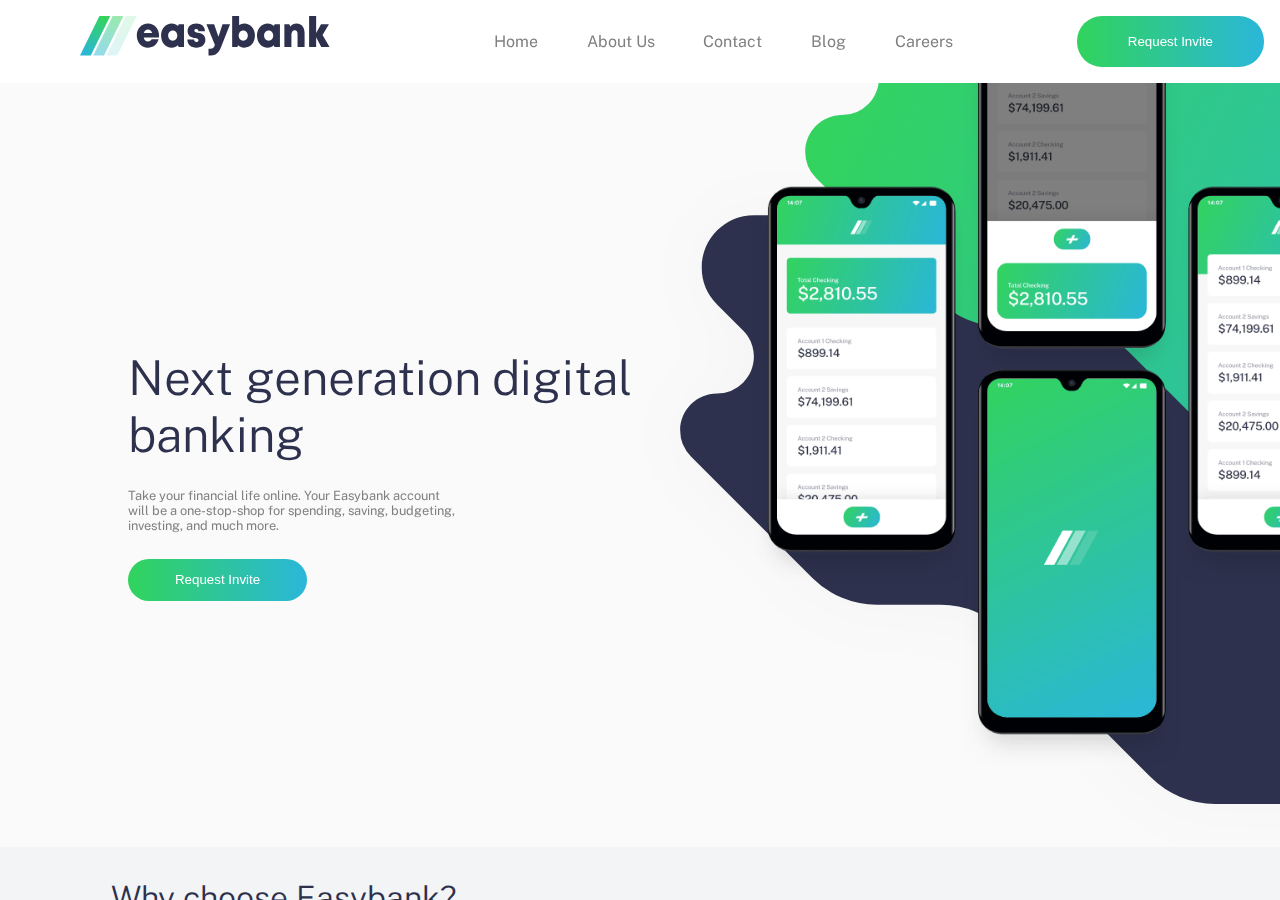
==== commit cf08da2e: "modification and adddition of mypage.html file" ====
--- a/index.html
+++ b/index.html
@@ -52,11 +52,11 @@
             </div>
             <div class="nav-mobile">
               <ul class="nav-list">
-                <li>Home</li>
-                <li>About Us</li>
-                <li>Contact</li>
-                <li>Blog</li>
-                <li>Careers</li>
+                <li><a href="index.html">Home</a></li>
+                <li><a href="mypage.html">About Us</a></li>
+                <li><a href="mypage.html">Contact</a></li>
+                <li><a href="mypage.html">Blog</a></li>
+                <li><a href="mypage.html">Careers</a></li>
               </ul>
             </div>
           </div>
@@ -64,13 +64,13 @@
         <div class="desktop-nav">
           <img src="./images/logo.svg" alt="logo" class="desktop-logo" />
           <ul>
-            <li>Home</li>
-            <li>About</li>
-            <li>Contact</li>
-            <li>Blog</li>
-            <li>Careers</li>
-          </ul>
-          <button>Request Invite</button>
+            <li><a href="index.html">Home</a></li>
+            <li><a href="mypage.html">About Us</a></li>
+            <li><a href="mypage.html">Contact</a></li>
+            <li><a href="mypage.html">Blog</a></li>
+            <li><a href="mypage.html">Careers</a></li>
+          </ul>
+          <button><a href="mypage.html">Request Invite</a></button>
         </div>
       </nav>
 
@@ -92,7 +92,7 @@
             more.
           </p>
 
-          <button>Request Invite</button>
+          <button><a href="mypage.html">Request Invite</a></button>
         </div>
       </div>
 
@@ -207,28 +207,28 @@
             </li>
           </ul>
           <ul class="footer-mobile">
-            <li>About Us</li>
-            <li>Contact</li>
-            <li>Blog</li>
-            <li>Careers</li>
-            <li>Support</li>
-            <li></li>
+            <li><a href="mypage.html">About Us</a></li>
+            <li><a href="mypage.html">Contact</a></li>
+            <li><a href="mypage.html">Blog</a></li>
+            <li><a href="mypage.html">Careers</a></li>
+            <li><a href="mypage.html">Support</a></li>
+            <li><a href="mypage.html">Privacy Policy</a></li>
           </ul>
           <div class="copyright">
-            <button>Request Invite</button>
+            <button><a href="mypage.html">Request Invite</a></button>
             <i> © Easybank. All Rights Reserved</i>
           </div>
 
           <ul class="footer-desktop">
-            <li>About Us</li>
-            <li>Contact</li>
-            <li>Blog</li>
-            <li>Careers</li>
-            <li>Support</li>
-            <li>Privacy Policy</li>
+            <li><a href="mypage.html">About Us</a></li>
+            <li><a href="mypage.html">Contact</a></li>
+            <li><a href="mypage.html">Blog</a></li>
+            <li><a href="mypage.html">Careers</a></li>
+            <li><a href="mypage.html">Support</a></li>
+            <li><a href="mypage.html">Privacy Policy</a></li>
           </ul>
           <div class="button-footer">
-            <button>Request Invite</button>
+            <button><a href="mypage.html">Request Invite</a></button>
             <i class="c"> © Easybank. All Rights Reserved</i>
           </div>
         </div>
--- a/style.css
+++ b/style.css
@@ -30,6 +30,17 @@
   justify-content: space-between;
   background-color: white;
   padding: 1em;
+}
+.nav-list, .desktop-nav > ul{
+    color: gray;
+    cursor: pointer;
+}
+ul > li > a{
+    color: gray;
+    text-decoration: none;
+}
+a{
+    text-decoration: none;
 }
 #overlay {
   /*overlay effect*/
@@ -78,6 +89,7 @@
   display: block;
 }
 button {
+    color: white !important;
   background-image: linear-gradient(
     to right,
     hsl(136, 65%, 51%),
@@ -90,7 +102,9 @@
   width: 35%;
   justify-content: center;
 }
-
+button > a{
+    color: #fff;
+}
 div > h1,
 p {
   text-align: center;
@@ -237,6 +251,9 @@
   }
   .desktop-nav > img {
     margin-left: 4em;
+  }
+  button{
+    color: #fff !important;
   }
   .mockup {
     width: 100%;
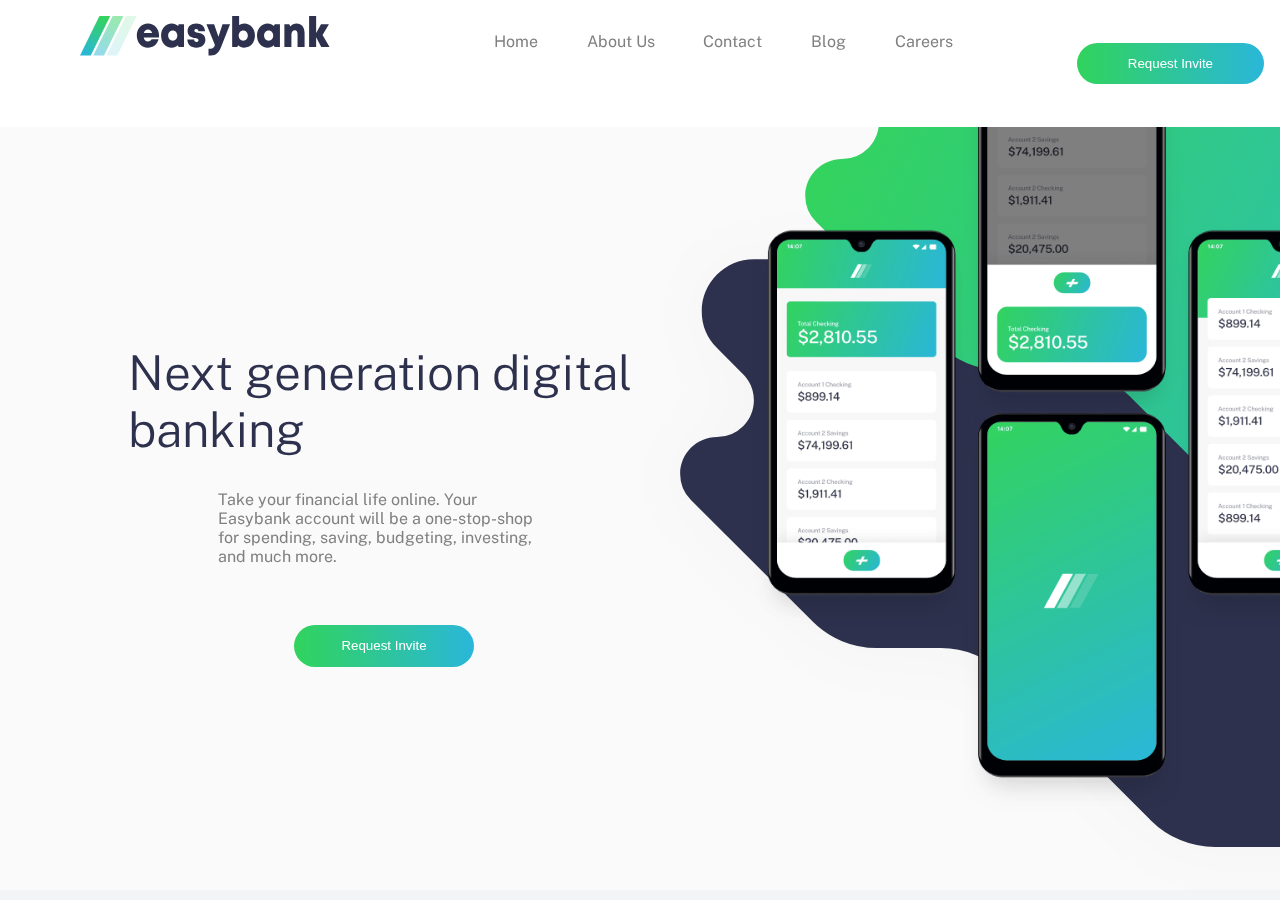
==== commit 0c43fdbe: "commit" ====
--- a/index.html
+++ b/index.html
@@ -153,7 +153,6 @@
               <img src="./images/image-currency.jpg" alt="currency" />
               <i> By Claire Robinson </i>
               <h3>Receive money in any currency with no fees</h3>
-              <p>
                 The world is getting smaller and we’re becoming more mobile. So
                 why should you be forced to only receive money in a single …
               </p>
--- a/style.css
+++ b/style.css
@@ -32,7 +32,7 @@
   padding: 1em;
 }
 .nav-list, .desktop-nav > ul{
-    color: gray;
+    color: lightgray;
     cursor: pointer;
 }
 ul > li > a{
@@ -100,6 +100,7 @@
   border: none;
   color: #fff;
   width: 35%;
+  margin: 2em 0;
   justify-content: center;
 }
 button > a{
@@ -109,19 +110,20 @@
 p {
   text-align: center;
 }
-h1,
+h1{
+    font-size: 3em;
+    font-weight: 300;
+    color: hsl(233, 26%, 24%);
+}
 h2,
 h3 {
-  font-size: 3em;
+  font-size: 2em;
   font-weight: 300;
   color: hsl(233, 26%, 24%);
 }
 
-p {
-  font-size: 0.8em;
-}
 h3 {
-  font-size: 1.1em;
+  font-size: 1.5em;
 }
 h2 {
   margin: 0.5em 0;
@@ -129,15 +131,19 @@
 .first-div {
   display: flex;
   flex-direction: column;
+  align-items: center;
+  justify-content: center;
 }
 .first-div > p {
   text-align: center;
+ 
 }
 
 p {
   color: gray;
   padding: 0.5em;
   margin: 0;
+  font-size: 1em;
 }
 .second-container {
   display: flex;
@@ -156,29 +162,60 @@
   text-align: center;
 }
 
-i {
-  margin-top: 0.4em;
-  font-style: normal;
-}
+
 .articles > div > i,
 p {
-  padding: 0.5em 1em;
+  padding: 0;
   text-align: left;
+  
 }
 .article {
   background-color: white;
   border-radius: 15px;
-  margin: 1.5em;
-  padding: 0.3em;
+ display: flex;
+ flex-direction: column;
+}
+.featured{
+    width: 80%;
+    display: flex;
+    flex-direction: column;
+    justify-content: center;
+    align-items: center;
+    
+
+}
+.articles{
+    display: flex;
+    flex-direction: column;
+    justify-content: center;
+    align-items: center;
+
 }
 .article > img {
+   
   width: 100%;
   border-top-left-radius: 12px;
   border-top-right-radius: 12px;
 }
 h3 {
-  margin: 0 0.6em;
   padding: 0.5em 0;
+  margin: 0;
+  margin-left: .5em;
+}
+.featured >h2{
+text-align: center;
+}
+.article > p{
+    margin: 0;
+    margin-left: 1em;
+    margin-bottom: 4em;
+}
+i{
+    margin-left: 1em;
+    font-size: 12px;
+    color: rgb(98, 96, 96);
+    margin-top: 2.5em;
+    font-style: normal;
 }
 .features > p {
   padding: 0.2em;
@@ -190,10 +227,13 @@
 }
 .footer-mobile,
 .icons {
+    color: lightgray;
   text-align: center;
   padding: 0;
+  line-height: 2em;
 }
 .icons {
+    padding-top:2em;
   display: flex;
   width: 100vw;
   justify-content: center;
@@ -226,7 +266,14 @@
 .attribution {
   background-color: hsl(233, 26%, 24%);
 }
-
+.reachout-page{
+    display: flex;
+    flex-direction: column;
+    justify-content: center;
+    align-items: center;
+    min-height: 100vh;
+    margin: 1em;
+}
 @media screen and (min-width: 900px) {
   * {
     overflow-x: hidden;
@@ -368,6 +415,7 @@
     display: flex;
     justify-content: center;
     align-items: center;
+
   }
   .article > img {
     width: 100%;
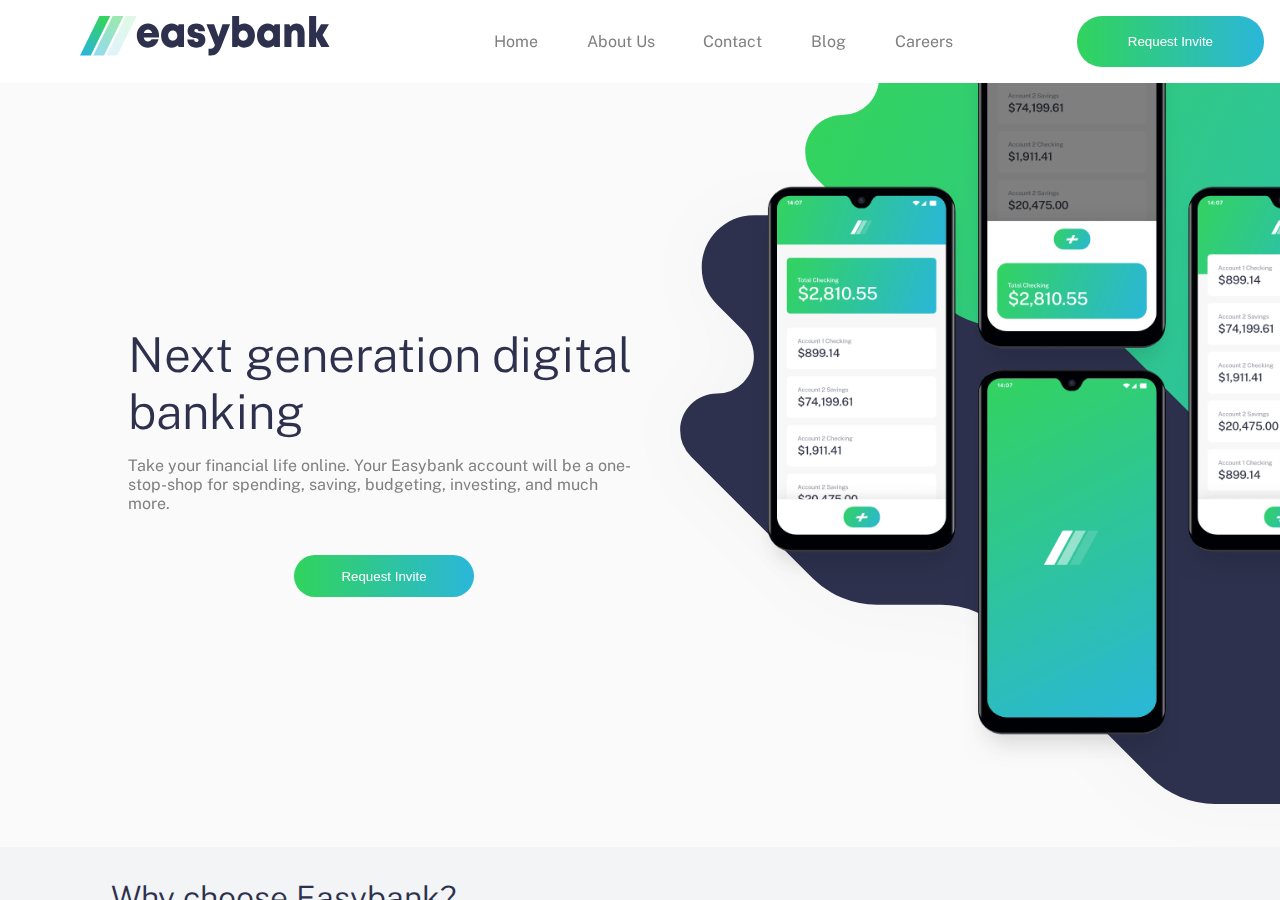
==== commit 8f1153c1: "made adjustments" ====
--- a/index.html
+++ b/index.html
@@ -70,7 +70,7 @@
             <li><a href="mypage.html">Blog</a></li>
             <li><a href="mypage.html">Careers</a></li>
           </ul>
-          <button><a href="mypage.html">Request Invite</a></button>
+          <button class="topnav-btn"><a href="mypage.html">Request Invite</a></button>
         </div>
       </nav>
 
@@ -197,7 +197,7 @@
               <img src="./images/icon-facebook.svg" alt="icon-facebook" />
             </li>
             <li><img src="./images/icon-youtube.svg" alt="icon-youtube" /></li>
-            <li><img src="./images/icon-twitter.svg" alt="icon-twitter" /></li>
+            <li><a href="https://twitter.com/Wonuola_w"><img src="./images/icon-twitter.svg" alt="icon-twitter" /></a></li>
             <li>
               <img src="./images/icon-pinterest.svg" alt="icon-pinterest" />
             </li>
--- a/style.css
+++ b/style.css
@@ -106,6 +106,11 @@
 button > a{
     color: #fff;
 }
+.sec-intro > p, .features > p{
+    margin: 1em 0;
+    margin-bottom: 2em;
+    text-align: center;
+}
 div > h1,
 p {
   text-align: center;
@@ -171,9 +176,10 @@
 }
 .article {
   background-color: white;
-  border-radius: 15px;
+  border-radius: 5px;
  display: flex;
  flex-direction: column;
+ margin-bottom: 3em;
 }
 .featured{
     width: 80%;
@@ -194,8 +200,8 @@
 .article > img {
    
   width: 100%;
-  border-top-left-radius: 12px;
-  border-top-right-radius: 12px;
+  border-top-left-radius: 5px;
+  border-top-right-radius:5px;
 }
 h3 {
   padding: 0.5em 0;
@@ -327,9 +333,8 @@
   }
 
   .first-div > p {
-    max-width: 65%;
     text-align: left;
-    padding: 2em 0em;
+    padding: 1em 0em;
   }
   .first-div > h1 {
     text-align: left;
@@ -341,7 +346,9 @@
     display: flex;
     justify-content: space-between;
   }
-
+  .sec-intro > p{
+text-align: left;
+  }
   .desktop-nav > button {
     width: 15%;
   }
@@ -388,13 +395,18 @@
     width: 100%;
   }
   .second-container > div,
-  h2 {
+  .featured > h2 {
     text-align: left;
   }
 
   .features {
-    width: 200px;
-  }
+    width: 24%;
+  }
+  .features > h3, .features > p{
+    text-align: left;
+    margin-top: 1em;
+  }
+
   .featured {
     width: 86%;
     margin: 3em;
@@ -405,9 +417,11 @@
   }
   .article-list {
     display: flex;
+    width: 100%;
+    justify-content: space-between;
   }
   .article-list > .article {
-    width: 400px;
+    width: 23%;
     display: flex;
     flex-direction: column;
   }
@@ -419,8 +433,8 @@
   }
   .article > img {
     width: 100%;
-    border-top-left-radius: 10px;
-    border-top-right-radius: 10px;
+    border-top-left-radius: 2px;
+    border-top-right-radius: 2px;
   }
   .article > i {
     padding-top: 1em;
@@ -436,7 +450,7 @@
   }
   footer {
     grid-template-columns: auto auto;
-
+padding: 20px;
     color: hsl(220, 16%, 96%);
     grid-gap: 20px;
   }
@@ -451,8 +465,8 @@
     display: grid;
     grid-template-columns: auto auto;
     grid-column-gap: 20px;
-    grid-row-gap: 15px;
-  }
+  }
+
   .main-container {
     margin: 0em 5em;
   }
@@ -475,4 +489,7 @@
   .button-footer > button {
     width: 30%;
   }
-}
+  .topnav-btn{
+    margin: 0;
+  }
+}
